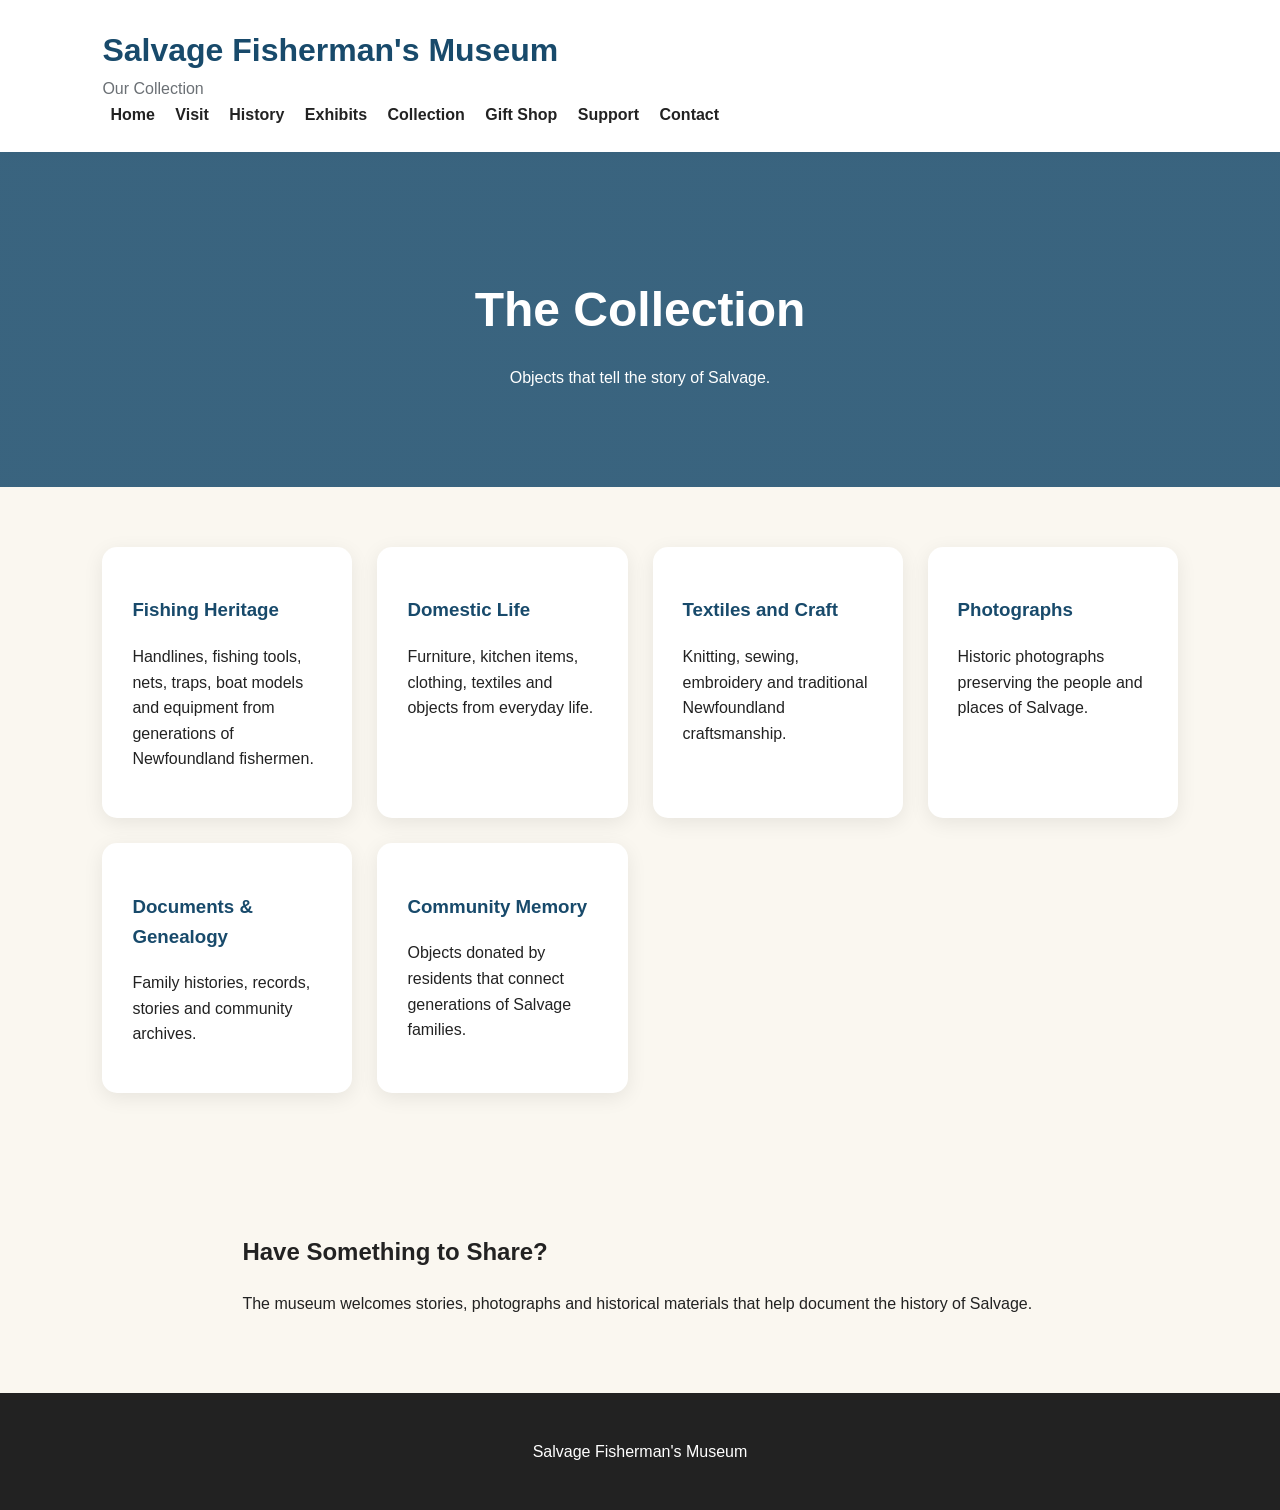
==== collection.html @ ce75cbca "Add files via upload" ====
<!DOCTYPE html>

<html lang="en">

<head>

<meta charset="UTF-8">

<meta name="viewport" content="width=device-width, initial-scale=1.0">

<title>Collection | Salvage Fisherman's Museum</title>

<link rel="stylesheet" href="css/style.css">

</head>



<body>



<header>

<div class="logo">

<h1>Salvage Fisherman's Museum</h1>

<p>Our Collection</p>

</div>


<nav>

<a href="index.html">Home</a>
<a href="visit.html">Visit</a>
<a href="history.html">History</a>
<a href="exhibits.html">Exhibits</a>
<a href="collection.html">Collection</a>
<a href="gift-shop.html">Gift Shop</a>
<a href="support.html">Support</a>
<a href="contact.html">Contact</a>

</nav>

</header>




<section class="page-header">

<h2>The Collection</h2>

<p>
Objects that tell the story of Salvage.
</p>

</section>




<section class="cards">



<div class="card">

<h3>Fishing Heritage</h3>

<p>
Handlines, fishing tools, nets, traps,
boat models and equipment from generations
of Newfoundland fishermen.
</p>

</div>



<div class="card">

<h3>Domestic Life</h3>

<p>
Furniture, kitchen items, clothing,
textiles and objects from everyday life.
</p>

</div>



<div class="card">

<h3>Textiles and Craft</h3>

<p>
Knitting, sewing, embroidery and
traditional Newfoundland craftsmanship.
</p>

</div>



<div class="card">

<h3>Photographs</h3>

<p>
Historic photographs preserving
the people and places of Salvage.
</p>

</div>



<div class="card">

<h3>Documents & Genealogy</h3>

<p>
Family histories, records, stories
and community archives.
</p>

</div>



<div class="card">

<h3>Community Memory</h3>

<p>
Objects donated by residents that
connect generations of Salvage families.
</p>

</div>


</section>



<section class="content">

<h2>Have Something to Share?</h2>

<p>

The museum welcomes stories, photographs
and historical materials that help document
the history of Salvage.

</p>

</section>




<footer>

<p>
Salvage Fisherman's Museum
</p>

</footer>


</body>

</html>
---- css/style.css ----
:root {

--blue:#184A6B;
--sand:#E8DDC5;
--grey:#6B7075;
--cream:#FAF7F0;
--red:#8B3A35;

}


*{
box-sizing:border-box;
}


body{

margin:0;
font-family:
Arial,
Helvetica,
sans-serif;

background:var(--cream);
color:#222;

line-height:1.6;

}



header{

background:white;
padding:25px 8%;

display:flex;
justify-content:space-between;
align-items:center;

flex-wrap:wrap;

box-shadow:0 2px 10px rgba(0,0,0,.08);

}



.logo h1{

color:var(--blue);
margin:0;

font-size:2rem;

}


.logo p{

margin:0;
color:var(--grey);

}



nav a{

text-decoration:none;
color:#222;

margin:8px;

font-weight:bold;

}



.hero{

min-height:75vh;

background:
linear-gradient(
rgba(24,74,107,.55),
rgba(24,74,107,.55)
),
url("../images/hero.jpg");

background-size:cover;
background-position:center;

display:flex;
align-items:center;

padding:8%;

}



.hero-text{

max-width:650px;
color:white;

}



.hero h2{

font-size:3rem;

}



.buttons{

display:flex;
gap:15px;
flex-wrap:wrap;

}



.button{

display:inline-block;

background:var(--red);
color:white;

padding:12px 25px;

border-radius:30px;

text-decoration:none;

}



.secondary{

background:white;
color:var(--blue);

}



.notice{

text-align:center;

padding:50px;

background:var(--sand);

}



.cards{

display:grid;

grid-template-columns:
repeat(auto-fit,minmax(250px,1fr));

gap:25px;

padding:60px 8%;

}



.card{

background:white;

padding:30px;

border-radius:15px;

box-shadow:
0 5px 20px rgba(0,0,0,.08);

}



.card h3{

color:var(--blue);

}



.timeline{

padding:60px 8%;

}



.timeline div{

border-left:5px solid var(--blue);

padding-left:25px;

margin-bottom:30px;

}



.support-box{

background:var(--blue);

color:white;

text-align:center;

padding:60px;

}



footer{

background:#222;

color:white;

padding:30px;

text-align:center;

}



@media(max-width:700px){


header{

display:block;
text-align:center;

}


.hero h2{

font-size:2rem;

}


nav{

margin-top:20px;

}


}

.page-header{

padding:80px 8%;

background:

linear-gradient(
rgba(24,74,107,.85),
rgba(24,74,107,.85)
);

color:white;

text-align:center;

}



.page-header h2{

font-size:3rem;

margin-bottom:10px;

}



.content{

padding:60px 8%;

max-width:1000px;

margin:auto;

}



.resource-list{

display:grid;

gap:20px;

}



.resource-list a{

background:white;

padding:25px;

border-radius:15px;

text-decoration:none;

color:var(--blue);

font-weight:bold;

box-shadow:0 5px 15px rgba(0,0,0,.08);

}



.gallery{

display:grid;

grid-template-columns:

repeat(auto-fit,minmax(250px,1fr));

gap:20px;

}



.gallery img{

width:100%;

height:250px;

object-fit:cover;

border-radius:15px;

}



.map-container{

overflow:hidden;

border-radius:15px;

box-shadow:0 5px 20px rgba(0,0,0,.1);

}



button,
.button{

cursor:pointer;

}



a:focus,
button:focus{

outline:4px solid var(--red);

outline-offset:3px;

}



@media(max-width:700px){


.page-header h2{

font-size:2rem;

}


.hero{

min-height:60vh;

}


.card{

padding:25px;

}


nav a{

display:inline-block;

padding:8px;

}


}

.menu-button{

background:var(--blue);

color:white;

border:none;

padding:12px 20px;

border-radius:25px;

font-size:1rem;

margin:15px auto;

display:block;

}



@media(max-width:700px){


nav{

display:none;

}


nav.open{

display:block;

}



nav a{

display:block;

}


}

.season-banner{

background:var(--red);

color:white;

text-align:center;

padding:12px;

font-weight:bold;

}
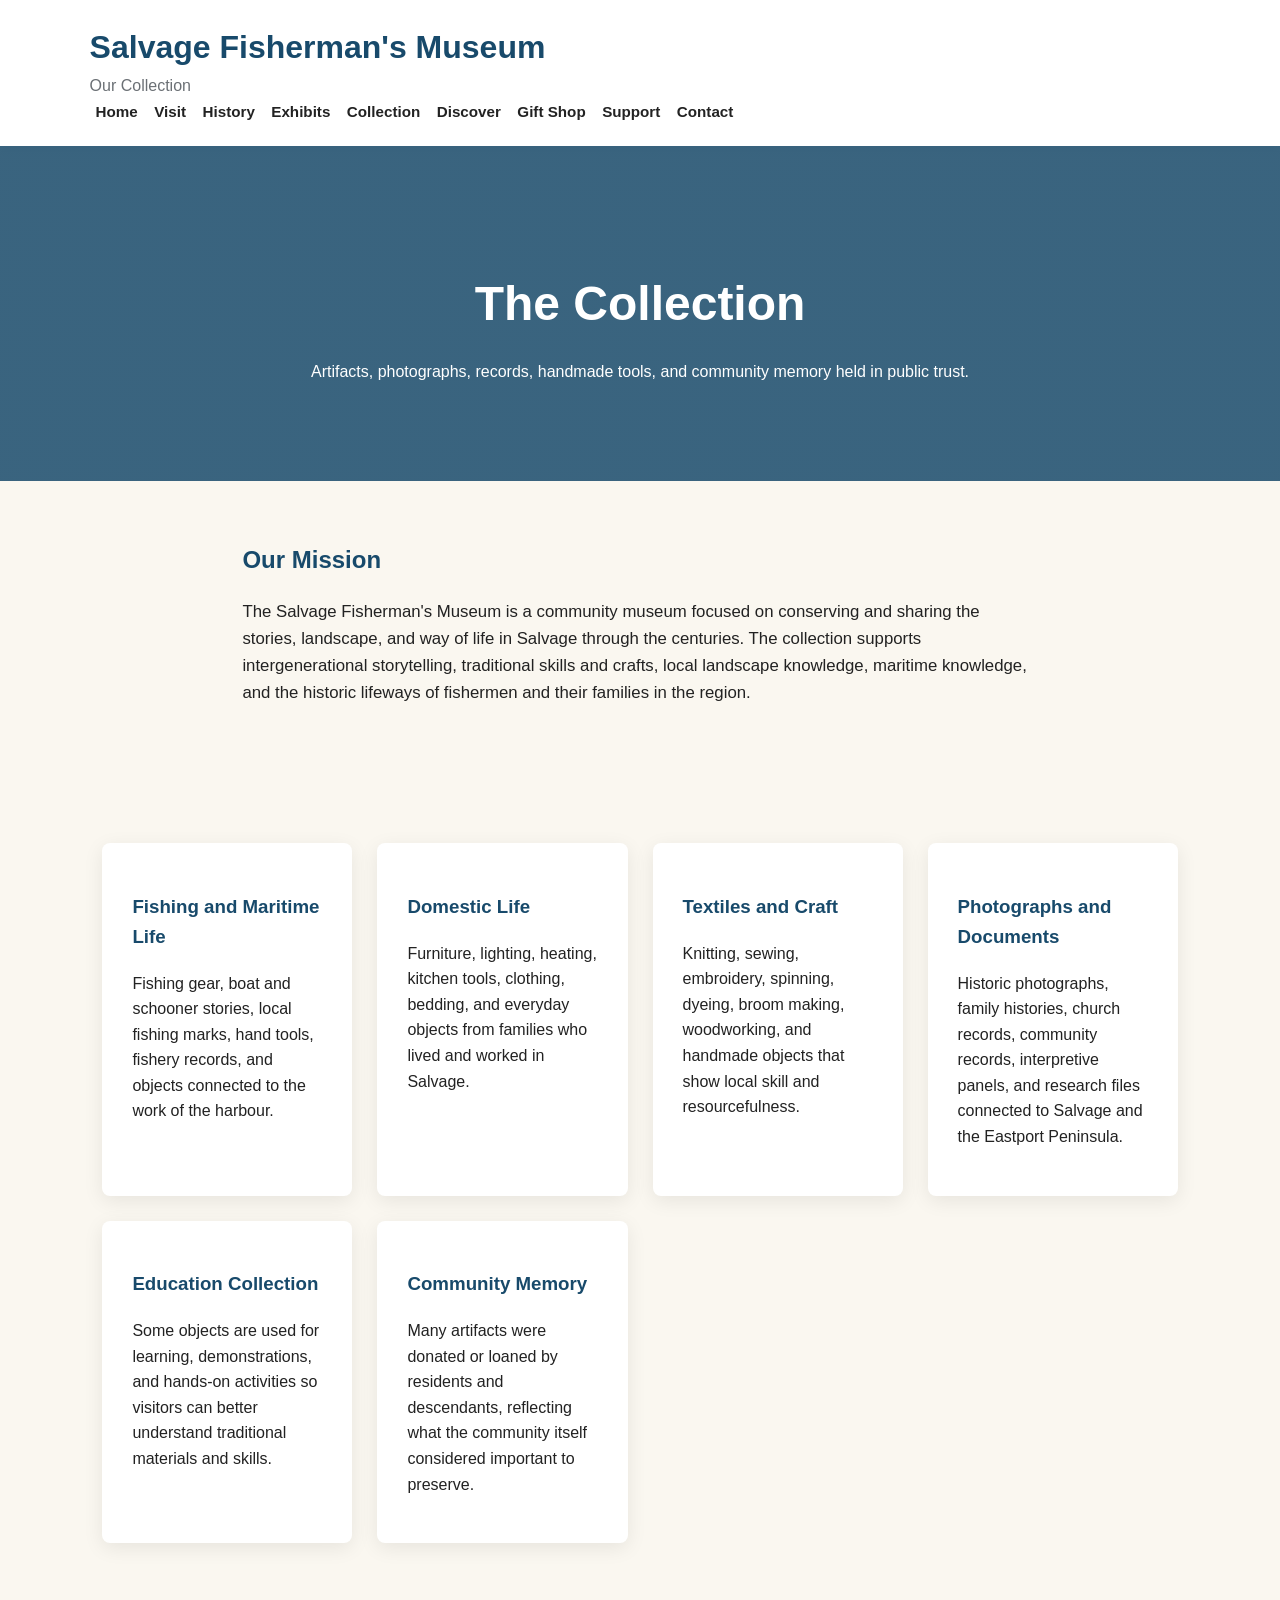
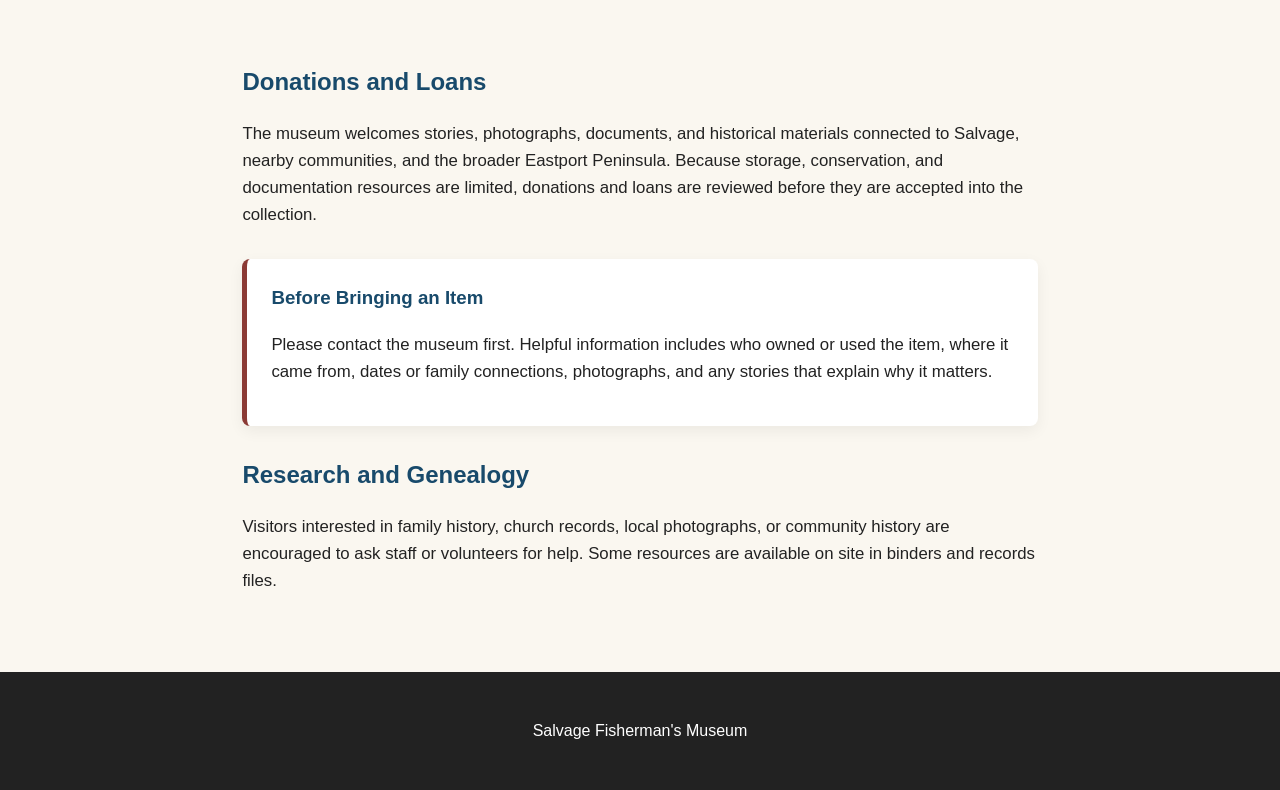
==== commit ae94cec4: "Update website and staff editor" ====
--- a/collection.html
+++ b/collection.html
@@ -1,179 +1,90 @@
 <!DOCTYPE html>
-
 <html lang="en">
-
 <head>
-
 <meta charset="UTF-8">
-
 <meta name="viewport" content="width=device-width, initial-scale=1.0">
-
 <title>Collection | Salvage Fisherman's Museum</title>
-
+<meta name="description" content="Learn about the Salvage Fisherman's Museum collection, donations, loans, research access, and community artifacts from Salvage and the Eastport Peninsula.">
 <link rel="stylesheet" href="css/style.css">
-
 </head>
 
-
-
 <body>
-
-
-
 <header>
-
 <div class="logo">
-
 <h1>Salvage Fisherman's Museum</h1>
-
 <p>Our Collection</p>
-
 </div>
 
-
 <nav>
-
 <a href="index.html">Home</a>
 <a href="visit.html">Visit</a>
 <a href="history.html">History</a>
 <a href="exhibits.html">Exhibits</a>
 <a href="collection.html">Collection</a>
+<a href="discover.html">Discover</a>
 <a href="gift-shop.html">Gift Shop</a>
 <a href="support.html">Support</a>
 <a href="contact.html">Contact</a>
-
 </nav>
-
 </header>
 
-
-
-
 <section class="page-header">
-
 <h2>The Collection</h2>
-
-<p>
-Objects that tell the story of Salvage.
-</p>
-
+<p>Artifacts, photographs, records, handmade tools, and community memory held in public trust.</p>
 </section>
 
-
-
+<section class="content">
+<h2>Our Mission</h2>
+<p>The Salvage Fisherman's Museum is a community museum focused on conserving and sharing the stories, landscape, and way of life in Salvage through the centuries. The collection supports intergenerational storytelling, traditional skills and crafts, local landscape knowledge, maritime knowledge, and the historic lifeways of fishermen and their families in the region.</p>
+</section>
 
 <section class="cards">
-
-
+<div class="card">
+<h3>Fishing and Maritime Life</h3>
+<p>Fishing gear, boat and schooner stories, local fishing marks, hand tools, fishery records, and objects connected to the work of the harbour.</p>
+</div>
 
 <div class="card">
-
-<h3>Fishing Heritage</h3>
-
-<p>
-Handlines, fishing tools, nets, traps,
-boat models and equipment from generations
-of Newfoundland fishermen.
-</p>
-
+<h3>Domestic Life</h3>
+<p>Furniture, lighting, heating, kitchen tools, clothing, bedding, and everyday objects from families who lived and worked in Salvage.</p>
 </div>
 
-
+<div class="card">
+<h3>Textiles and Craft</h3>
+<p>Knitting, sewing, embroidery, spinning, dyeing, broom making, woodworking, and handmade objects that show local skill and resourcefulness.</p>
+</div>
 
 <div class="card">
-
-<h3>Domestic Life</h3>
-
-<p>
-Furniture, kitchen items, clothing,
-textiles and objects from everyday life.
-</p>
-
+<h3>Photographs and Documents</h3>
+<p>Historic photographs, family histories, church records, community records, interpretive panels, and research files connected to Salvage and the Eastport Peninsula.</p>
 </div>
 
-
+<div class="card">
+<h3>Education Collection</h3>
+<p>Some objects are used for learning, demonstrations, and hands-on activities so visitors can better understand traditional materials and skills.</p>
+</div>
 
 <div class="card">
+<h3>Community Memory</h3>
+<p>Many artifacts were donated or loaned by residents and descendants, reflecting what the community itself considered important to preserve.</p>
+</div>
+</section>
 
-<h3>Textiles and Craft</h3>
+<section class="content">
+<h2>Donations and Loans</h2>
+<p>The museum welcomes stories, photographs, documents, and historical materials connected to Salvage, nearby communities, and the broader Eastport Peninsula. Because storage, conservation, and documentation resources are limited, donations and loans are reviewed before they are accepted into the collection.</p>
 
-<p>
-Knitting, sewing, embroidery and
-traditional Newfoundland craftsmanship.
-</p>
-
+<div class="note">
+<h3>Before Bringing an Item</h3>
+<p>Please contact the museum first. Helpful information includes who owned or used the item, where it came from, dates or family connections, photographs, and any stories that explain why it matters.</p>
 </div>
 
-
-
-<div class="card">
-
-<h3>Photographs</h3>
-
-<p>
-Historic photographs preserving
-the people and places of Salvage.
-</p>
-
-</div>
-
-
-
-<div class="card">
-
-<h3>Documents & Genealogy</h3>
-
-<p>
-Family histories, records, stories
-and community archives.
-</p>
-
-</div>
-
-
-
-<div class="card">
-
-<h3>Community Memory</h3>
-
-<p>
-Objects donated by residents that
-connect generations of Salvage families.
-</p>
-
-</div>
-
-
+<h2>Research and Genealogy</h2>
+<p>Visitors interested in family history, church records, local photographs, or community history are encouraged to ask staff or volunteers for help. Some resources are available on site in binders and records files.</p>
 </section>
 
-
-
-<section class="content">
-
-<h2>Have Something to Share?</h2>
-
-<p>
-
-The museum welcomes stories, photographs
-and historical materials that help document
-the history of Salvage.
-
-</p>
-
-</section>
-
-
-
-
 <footer>
-
-<p>
-Salvage Fisherman's Museum
-</p>
-
+<p>Salvage Fisherman's Museum</p>
 </footer>
-
-
 </body>
-
-</html>+</html>
--- a/css/style.css
+++ b/css/style.css
@@ -34,7 +34,7 @@
 header{
 
 background:white;
-padding:25px 8%;
+padding:22px 7%;
 
 display:flex;
 justify-content:space-between;
@@ -72,9 +72,10 @@
 text-decoration:none;
 color:#222;
 
-margin:8px;
+margin:6px;
 
 font-weight:bold;
+font-size:.95rem;
 
 }
 
@@ -189,7 +190,7 @@
 
 padding:30px;
 
-border-radius:15px;
+border-radius:8px;
 
 box-shadow:
 0 5px 20px rgba(0,0,0,.08);
@@ -320,6 +321,64 @@
 
 }
 
+.content h2{
+
+color:var(--blue);
+
+margin-top:0;
+
+}
+
+.content p{
+
+font-size:1.05rem;
+
+}
+
+.note{
+
+background:white;
+
+border-left:5px solid var(--red);
+
+border-radius:8px;
+
+padding:24px;
+
+margin:30px 0;
+
+box-shadow:0 5px 15px rgba(0,0,0,.06);
+
+}
+
+.note h3{
+
+color:var(--blue);
+
+margin-top:0;
+
+}
+
+.timeline.compact{
+
+padding:30px 0;
+
+}
+
+.timeline.compact div{
+
+background:white;
+
+border-radius:8px;
+
+padding-top:12px;
+
+padding-bottom:12px;
+
+box-shadow:0 5px 15px rgba(0,0,0,.05);
+
+}
+
 
 
 .resource-list{
@@ -338,7 +397,7 @@
 
 padding:25px;
 
-border-radius:15px;
+border-radius:8px;
 
 text-decoration:none;
 
@@ -508,4 +567,4 @@
 
 font-weight:bold;
 
-}+}
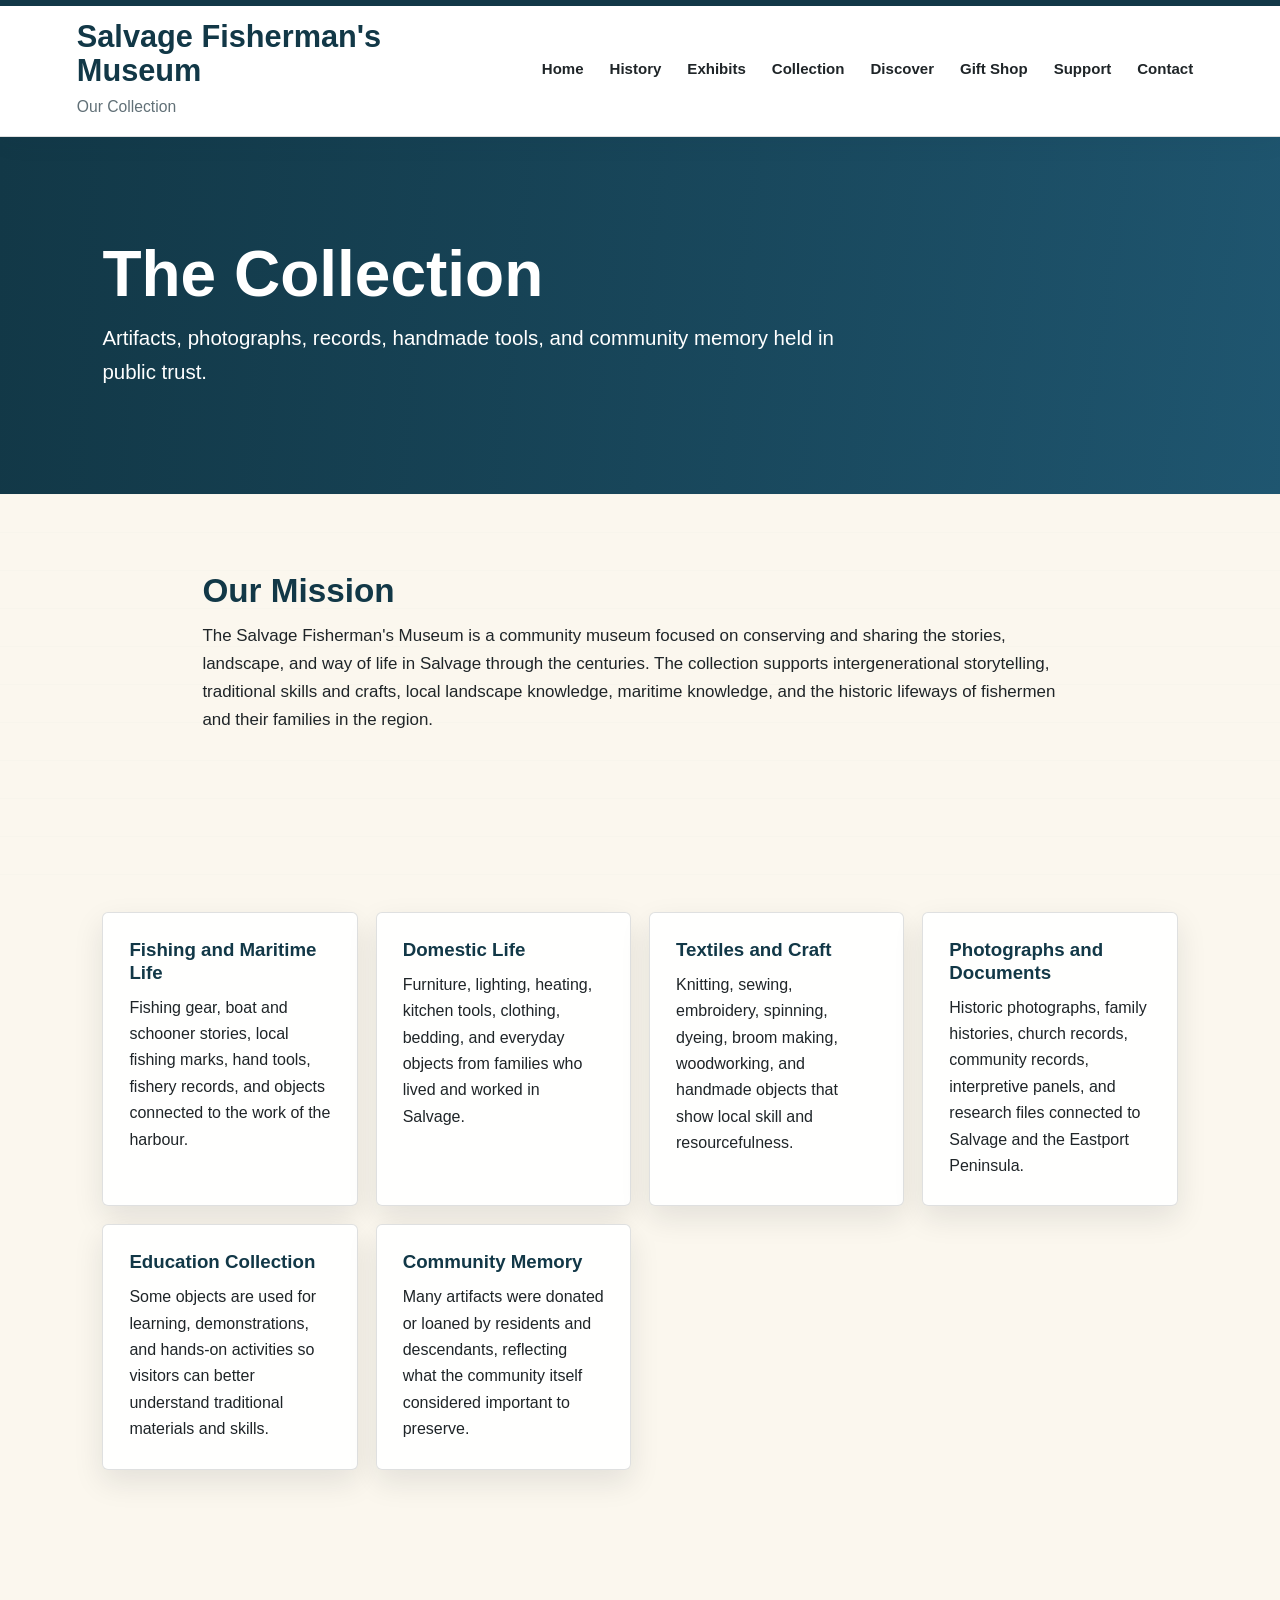
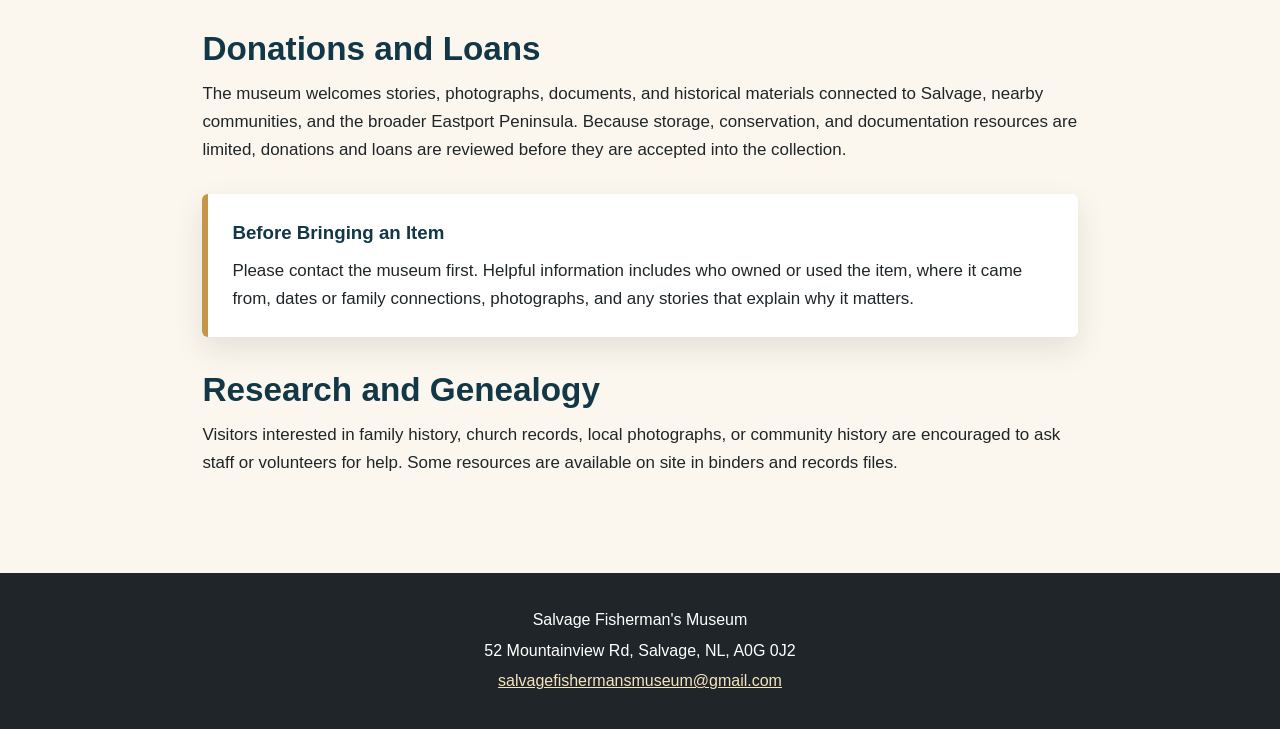
==== commit 4ea4e0e5: "update museum website layout and content" ====
--- a/collection.html
+++ b/collection.html
@@ -17,7 +17,6 @@
 
 <nav>
 <a href="index.html">Home</a>
-<a href="visit.html">Visit</a>
 <a href="history.html">History</a>
 <a href="exhibits.html">Exhibits</a>
 <a href="collection.html">Collection</a>
@@ -85,6 +84,8 @@
 
 <footer>
 <p>Salvage Fisherman's Museum</p>
+<p>52 Mountainview Rd, Salvage, NL, A0G 0J2</p>
+<p><a href="mailto:salvagefishermansmuseum@gmail.com">salvagefishermansmuseum@gmail.com</a></p>
 </footer>
 </body>
 </html>
--- a/css/style.css
+++ b/css/style.css
@@ -1,570 +1,652 @@
 :root {
-
---blue:#184A6B;
---sand:#E8DDC5;
---grey:#6B7075;
---cream:#FAF7F0;
---red:#8B3A35;
-
-}
-
-
-*{
-box-sizing:border-box;
-}
-
-
-body{
-
-margin:0;
-font-family:
-Arial,
-Helvetica,
-sans-serif;
-
-background:var(--cream);
-color:#222;
-
-line-height:1.6;
-
-}
-
-
-
-header{
-
-background:white;
-padding:22px 7%;
-
-display:flex;
-justify-content:space-between;
-align-items:center;
-
-flex-wrap:wrap;
-
-box-shadow:0 2px 10px rgba(0,0,0,.08);
-
-}
-
-
-
-.logo h1{
-
-color:var(--blue);
-margin:0;
-
-font-size:2rem;
-
-}
-
-
-.logo p{
-
-margin:0;
-color:var(--grey);
-
-}
-
-
-
-nav a{
-
-text-decoration:none;
-color:#222;
-
-margin:6px;
-
-font-weight:bold;
-font-size:.95rem;
-
-}
-
-
-
-.hero{
-
-min-height:75vh;
-
-background:
-linear-gradient(
-rgba(24,74,107,.55),
-rgba(24,74,107,.55)
-),
-url("../images/hero.jpg");
-
-background-size:cover;
-background-position:center;
-
-display:flex;
-align-items:center;
-
-padding:8%;
-
-}
-
-
-
-.hero-text{
-
-max-width:650px;
-color:white;
-
-}
-
-
-
-.hero h2{
-
-font-size:3rem;
-
-}
-
-
-
-.buttons{
-
-display:flex;
-gap:15px;
-flex-wrap:wrap;
-
-}
-
-
-
-.button{
-
-display:inline-block;
-
-background:var(--red);
-color:white;
-
-padding:12px 25px;
-
-border-radius:30px;
-
-text-decoration:none;
-
-}
-
-
-
-.secondary{
-
-background:white;
-color:var(--blue);
-
-}
-
-
-
-.notice{
-
-text-align:center;
-
-padding:50px;
-
-background:var(--sand);
-
-}
-
-
-
-.cards{
-
-display:grid;
-
-grid-template-columns:
-repeat(auto-fit,minmax(250px,1fr));
-
-gap:25px;
-
-padding:60px 8%;
-
-}
-
-
-
-.card{
-
-background:white;
-
-padding:30px;
-
-border-radius:8px;
-
-box-shadow:
-0 5px 20px rgba(0,0,0,.08);
-
-}
-
-
-
-.card h3{
-
-color:var(--blue);
-
-}
-
-
-
-.timeline{
-
-padding:60px 8%;
-
-}
-
-
-
-.timeline div{
-
-border-left:5px solid var(--blue);
-
-padding-left:25px;
-
-margin-bottom:30px;
-
-}
-
-
-
-.support-box{
-
-background:var(--blue);
-
-color:white;
-
-text-align:center;
-
-padding:60px;
-
-}
-
-
-
-footer{
-
-background:#222;
-
-color:white;
-
-padding:30px;
-
-text-align:center;
-
-}
-
-
-
-@media(max-width:700px){
-
-
-header{
-
-display:block;
-text-align:center;
-
-}
-
-
-.hero h2{
-
-font-size:2rem;
-
-}
-
-
-nav{
-
-margin-top:20px;
-
-}
-
-
-}
-
-.page-header{
-
-padding:80px 8%;
-
-background:
-
-linear-gradient(
-rgba(24,74,107,.85),
-rgba(24,74,107,.85)
-);
-
-color:white;
-
-text-align:center;
-
-}
-
-
-
-.page-header h2{
-
-font-size:3rem;
-
-margin-bottom:10px;
-
-}
-
-
-
-.content{
-
-padding:60px 8%;
-
-max-width:1000px;
-
-margin:auto;
-
-}
-
-.content h2{
-
-color:var(--blue);
-
-margin-top:0;
-
-}
-
-.content p{
-
-font-size:1.05rem;
-
-}
-
-.note{
-
-background:white;
-
-border-left:5px solid var(--red);
-
-border-radius:8px;
-
-padding:24px;
-
-margin:30px 0;
-
-box-shadow:0 5px 15px rgba(0,0,0,.06);
-
-}
-
-.note h3{
-
-color:var(--blue);
-
-margin-top:0;
-
-}
-
-.timeline.compact{
-
-padding:30px 0;
-
-}
-
-.timeline.compact div{
-
-background:white;
-
-border-radius:8px;
-
-padding-top:12px;
-
-padding-bottom:12px;
-
-box-shadow:0 5px 15px rgba(0,0,0,.05);
-
-}
-
-
-
-.resource-list{
-
-display:grid;
-
-gap:20px;
-
-}
-
-
-
-.resource-list a{
-
-background:white;
-
-padding:25px;
-
-border-radius:8px;
-
-text-decoration:none;
-
-color:var(--blue);
-
-font-weight:bold;
-
-box-shadow:0 5px 15px rgba(0,0,0,.08);
-
-}
-
-
-
-.gallery{
-
-display:grid;
-
-grid-template-columns:
-
-repeat(auto-fit,minmax(250px,1fr));
-
-gap:20px;
-
-}
-
-
-
-.gallery img{
-
-width:100%;
-
-height:250px;
-
-object-fit:cover;
-
-border-radius:15px;
-
-}
-
-
-
-.map-container{
-
-overflow:hidden;
-
-border-radius:15px;
-
-box-shadow:0 5px 20px rgba(0,0,0,.1);
-
-}
-
-
+  --ink: #1f2528;
+  --muted: #617077;
+  --blue: #1f5670;
+  --blue-dark: #123847;
+  --red: #8f3f35;
+  --gold: #c5964a;
+  --paper: #fbf7ee;
+  --sand: #e8ddc5;
+  --mist: #edf3f2;
+  --white: #ffffff;
+  --line: rgba(31, 37, 40, .14);
+  --shadow: 0 12px 30px rgba(20, 34, 42, .10);
+}
+
+* {
+  box-sizing: border-box;
+}
+
+html {
+  scroll-behavior: smooth;
+}
+
+body {
+  margin: 0;
+  font-family: Arial, Helvetica, sans-serif;
+  background: var(--paper);
+  color: var(--ink);
+  line-height: 1.65;
+}
+
+body::before {
+  content: "";
+  position: fixed;
+  inset: 0;
+  pointer-events: none;
+  background: linear-gradient(rgba(31,86,112,.025) 1px, transparent 1px);
+  background-size: 100% 38px;
+  opacity: .45;
+}
+
+a {
+  color: var(--blue);
+}
+
+header {
+  position: relative;
+  z-index: 2;
+  background: var(--white);
+  border-top: 6px solid var(--blue-dark);
+  border-bottom: 1px solid var(--line);
+  padding: 14px clamp(18px, 6vw, 86px) 16px;
+  display: grid;
+  grid-template-columns: minmax(240px, 1fr) auto;
+  gap: 12px 28px;
+  align-items: center;
+  box-shadow: 0 4px 24px rgba(18, 56, 71, .07);
+}
+
+.season-banner {
+  grid-column: 1 / -1;
+  display: inline-block;
+  justify-self: start;
+  background: var(--mist);
+  color: var(--blue-dark);
+  border-left: 4px solid var(--red);
+  padding: 7px 11px;
+  border-radius: 4px;
+  font-weight: 700;
+  font-size: .92rem;
+}
+
+.logo h1 {
+  color: var(--blue-dark);
+  margin: 0;
+  font-size: clamp(1.45rem, 2.4vw, 2.15rem);
+  line-height: 1.12;
+  letter-spacing: 0;
+}
+
+.logo p {
+  margin: 5px 0 0;
+  color: var(--muted);
+  font-size: .98rem;
+}
+
+nav {
+  display: flex;
+  flex-wrap: wrap;
+  justify-content: flex-end;
+  gap: 6px;
+}
+
+nav a {
+  text-decoration: none;
+  color: var(--ink);
+  padding: 8px 10px;
+  border-radius: 4px;
+  font-weight: 700;
+  font-size: .94rem;
+}
+
+nav a:hover {
+  background: var(--mist);
+  color: var(--blue-dark);
+}
+
+.hero {
+  min-height: min(78vh, 760px);
+  display: grid;
+  align-items: end;
+  padding: clamp(70px, 10vw, 130px) clamp(22px, 8vw, 110px);
+  background:
+    linear-gradient(rgba(18, 42, 52, .62), rgba(18, 42, 52, .62)),
+    url("../images/museum-landscape-placeholder.jpg");
+  background-size: cover;
+  background-position: center;
+  color: var(--white);
+}
+
+.hero-text {
+  max-width: 780px;
+}
+
+.hero-text::before {
+  content: "Established 1969";
+  display: inline-block;
+  margin-bottom: 18px;
+  color: #f6e4bd;
+  font-weight: 700;
+  letter-spacing: .08em;
+  text-transform: uppercase;
+  font-size: .82rem;
+}
+
+.hero h2 {
+  margin: 0;
+  font-size: clamp(2.8rem, 6vw, 5.9rem);
+  line-height: .98;
+  letter-spacing: 0;
+}
+
+.hero p {
+  max-width: 670px;
+  margin: 22px 0 0;
+  font-size: clamp(1.05rem, 1.7vw, 1.35rem);
+}
+
+.buttons {
+  display: flex;
+  gap: 12px;
+  flex-wrap: wrap;
+  margin-top: 28px;
+}
+
+.button {
+  display: inline-flex;
+  align-items: center;
+  justify-content: center;
+  min-height: 44px;
+  background: var(--red);
+  color: var(--white);
+  padding: 11px 20px;
+  border-radius: 5px;
+  text-decoration: none;
+  font-weight: 700;
+}
+
+.button:hover {
+  background: #75342d;
+}
+
+.secondary {
+  background: var(--white);
+  color: var(--blue-dark);
+}
+
+.secondary:hover {
+  background: #f6ead3;
+}
+
+.notice {
+  position: relative;
+  z-index: 1;
+  display: grid;
+  grid-template-columns: .8fr 1.2fr;
+  gap: 0;
+  align-items: stretch;
+  width: min(820px, calc(100% - 44px));
+  margin: 28px auto;
+  padding: 0;
+  background: transparent;
+  border-bottom: 0;
+  box-shadow: var(--shadow);
+}
+
+.notice div {
+  display: grid;
+  align-content: center;
+  gap: 4px;
+  min-height: 92px;
+  padding: 18px 20px;
+  background: rgba(255, 255, 255, .72);
+  border: 1px solid rgba(31, 37, 40, .12);
+}
+
+.notice span {
+  color: var(--blue-dark);
+  font-size: .82rem;
+  font-weight: 700;
+  letter-spacing: .08em;
+  text-transform: uppercase;
+}
+
+.notice strong {
+  color: var(--ink);
+  font-size: 1.08rem;
+  line-height: 1.25;
+}
+
+.notice p {
+  display: flex;
+  justify-content: space-between;
+  gap: 18px;
+  margin: 0;
+  color: var(--ink);
+}
+
+.notice p strong {
+  font-size: 1rem;
+}
+
+.notice small {
+  color: var(--muted);
+  font-size: .95rem;
+}
+
+.hours-box {
+  border-color: rgba(143, 63, 53, .28);
+  border-left: 0;
+  border-radius: 0 6px 6px 0;
+  box-shadow: inset 5px 0 0 var(--red);
+}
+
+.admission-box {
+  border-radius: 6px 0 0 6px;
+}
+
+.home-accessibility {
+  width: min(760px, calc(100% - 44px));
+  margin: -14px auto 28px;
+  padding: 18px 22px;
+  background: rgba(255, 255, 255, .8);
+  border: 1px solid var(--line);
+  border-left: 5px solid var(--gold);
+  border-radius: 6px;
+  box-shadow: 0 8px 20px rgba(20, 34, 42, .07);
+}
+
+.home-accessibility h2 {
+  margin: 0 0 6px;
+  color: var(--blue-dark);
+  font-size: 1rem;
+}
+
+.home-accessibility p {
+  margin: 0;
+  color: var(--muted);
+  font-size: .98rem;
+}
+
+.notice h2,
+.notice p {
+  margin: 0;
+}
+
+.notice h2 {
+  color: var(--blue-dark);
+  font-size: 1.25rem;
+}
+
+.photo-note {
+  position: relative;
+  z-index: 1;
+  padding: 12px clamp(22px, 8vw, 110px);
+  background: #fff8e8;
+  border-bottom: 1px solid rgba(197, 150, 74, .45);
+  color: #6a542d;
+  font-size: .95rem;
+}
+
+.photo-note p {
+  margin: 0;
+}
+
+.cards {
+  position: relative;
+  z-index: 1;
+  display: grid;
+  grid-template-columns: repeat(auto-fit, minmax(245px, 1fr));
+  gap: 18px;
+  padding: clamp(42px, 7vw, 82px) clamp(22px, 8vw, 110px);
+}
+
+.card {
+  background: rgba(255, 255, 255, .94);
+  padding: 26px;
+  border: 1px solid var(--line);
+  border-radius: 6px;
+  box-shadow: var(--shadow);
+  overflow: hidden;
+}
+
+.card img {
+  display: block;
+  width: calc(100% + 52px);
+  height: 180px;
+  object-fit: cover;
+  margin: -26px -26px 22px;
+  border-bottom: 1px solid var(--line);
+}
+
+.photo-placeholder {
+  display: grid;
+  place-items: center;
+  width: calc(100% + 52px);
+  min-height: 150px;
+  margin: -26px -26px 22px;
+  background:
+    linear-gradient(135deg, rgba(31, 86, 112, .12), rgba(197, 150, 74, .18)),
+    var(--mist);
+  border-bottom: 1px dashed rgba(31, 37, 40, .28);
+  color: var(--blue-dark);
+  font-size: .86rem;
+  font-weight: 700;
+  letter-spacing: .08em;
+  text-transform: uppercase;
+}
+
+.card h3 {
+  color: var(--blue-dark);
+  margin: 0 0 10px;
+  line-height: 1.22;
+}
+
+.card p {
+  margin: 0;
+}
+
+.card p + p {
+  margin-top: 12px;
+}
+
+.card a {
+  overflow-wrap: anywhere;
+}
+
+.email-line {
+  font-size: .96rem;
+}
+
+.timeline {
+  position: relative;
+  z-index: 1;
+  padding: clamp(42px, 7vw, 82px) clamp(22px, 8vw, 110px);
+  background: var(--mist);
+}
+
+.timeline h2 {
+  margin: 0 0 24px;
+  color: var(--blue-dark);
+  font-size: clamp(1.8rem, 3vw, 2.6rem);
+}
+
+.timeline div {
+  border-left: 5px solid var(--blue);
+  padding: 5px 0 5px 22px;
+  margin-bottom: 24px;
+}
+
+.timeline h3 {
+  margin: 0 0 4px;
+  color: var(--red);
+}
+
+.timeline p {
+  margin: 0;
+}
+
+.support-box {
+  position: relative;
+  z-index: 1;
+  background: var(--blue-dark);
+  color: var(--white);
+  text-align: center;
+  padding: clamp(48px, 8vw, 88px) clamp(22px, 8vw, 110px);
+}
+
+.support-box h2 {
+  margin: 0 0 12px;
+  font-size: clamp(1.8rem, 3.5vw, 3rem);
+  line-height: 1.1;
+}
+
+.support-box p {
+  max-width: 720px;
+  margin: 0 auto 22px;
+  font-size: 1.08rem;
+}
+
+.page-header {
+  position: relative;
+  z-index: 1;
+  padding: clamp(58px, 9vw, 105px) clamp(22px, 8vw, 110px);
+  background:
+    linear-gradient(90deg, rgba(18,56,71,.96), rgba(31,86,112,.78)),
+    linear-gradient(135deg, var(--blue-dark), var(--blue));
+  color: var(--white);
+}
+
+.page-header h2 {
+  max-width: 900px;
+  font-size: clamp(2.1rem, 5vw, 4.2rem);
+  line-height: 1.02;
+  margin: 0 0 14px;
+}
+
+.page-header p {
+  max-width: 760px;
+  margin: 0;
+  font-size: clamp(1.05rem, 1.8vw, 1.28rem);
+}
+
+.wide-photo {
+  position: relative;
+  z-index: 1;
+  width: min(1120px, calc(100% - 44px));
+  margin: 34px auto 0;
+}
+
+.wide-photo img {
+  display: block;
+  width: 100%;
+  aspect-ratio: 16 / 7;
+  object-fit: cover;
+  border-radius: 6px;
+  box-shadow: var(--shadow);
+}
+
+.wide-photo figcaption {
+  margin-top: 8px;
+  color: var(--muted);
+  font-size: .92rem;
+}
+
+.content {
+  position: relative;
+  z-index: 1;
+  padding: clamp(42px, 7vw, 78px) clamp(22px, 8vw, 110px);
+  max-width: 1080px;
+  margin: auto;
+}
+
+.content h2 {
+  color: var(--blue-dark);
+  margin: 0 0 12px;
+  font-size: clamp(1.55rem, 2.6vw, 2.25rem);
+  line-height: 1.16;
+}
+
+.content h2:not(:first-child) {
+  margin-top: 34px;
+}
+
+.content p {
+  margin: 0 0 18px;
+  font-size: 1.06rem;
+}
+
+.note {
+  background: var(--white);
+  border-left: 6px solid var(--gold);
+  border-radius: 6px;
+  padding: 24px;
+  margin: 30px 0;
+  box-shadow: var(--shadow);
+}
+
+.note h3 {
+  color: var(--blue-dark);
+  margin: 0 0 8px;
+}
+
+.note p:last-child {
+  margin-bottom: 0;
+}
+
+.timeline.compact {
+  padding: 26px 0;
+  background: transparent;
+}
+
+.timeline.compact div {
+  background: var(--white);
+  border: 1px solid var(--line);
+  border-left: 5px solid var(--blue);
+  border-radius: 6px;
+  padding: 16px 18px 16px 24px;
+  box-shadow: 0 8px 20px rgba(20, 34, 42, .07);
+}
+
+.resource-list {
+  display: grid;
+  grid-template-columns: repeat(auto-fit, minmax(220px, 1fr));
+  gap: 14px;
+}
+
+.resource-list a {
+  background: var(--white);
+  padding: 20px;
+  border: 1px solid var(--line);
+  border-radius: 6px;
+  text-decoration: none;
+  color: var(--blue-dark);
+  font-weight: 700;
+  box-shadow: 0 8px 20px rgba(20, 34, 42, .07);
+}
+
+.gallery {
+  display: grid;
+  grid-template-columns: repeat(auto-fit, minmax(250px, 1fr));
+  gap: 18px;
+}
+
+.gallery img {
+  width: 100%;
+  height: 250px;
+  object-fit: cover;
+  border-radius: 6px;
+}
+
+footer {
+  position: relative;
+  z-index: 1;
+  background: #1f2528;
+  color: var(--white);
+  padding: 30px clamp(22px, 8vw, 110px);
+  text-align: center;
+}
+
+footer p {
+  margin: 4px 0;
+}
+
+footer a {
+  color: #f6e4bd;
+}
+
+footer a:hover {
+  color: var(--white);
+}
 
 button,
-.button{
-
-cursor:pointer;
-
-}
-
-
+.button {
+  cursor: pointer;
+}
 
 a:focus,
-button:focus{
-
-outline:4px solid var(--red);
-
-outline-offset:3px;
-
-}
-
-
-
-@media(max-width:700px){
-
-
-.page-header h2{
-
-font-size:2rem;
-
-}
-
-
-.hero{
-
-min-height:60vh;
-
-}
-
-
-.card{
-
-padding:25px;
-
-}
-
-
-nav a{
-
-display:inline-block;
-
-padding:8px;
-
-}
-
-
-}
-
-.menu-button{
-
-background:var(--blue);
-
-color:white;
-
-border:none;
-
-padding:12px 20px;
-
-border-radius:25px;
-
-font-size:1rem;
-
-margin:15px auto;
-
-display:block;
-
-}
-
-
-
-@media(max-width:700px){
-
-
-nav{
-
-display:none;
-
-}
-
-
-nav.open{
-
-display:block;
-
-}
-
-
-
-nav a{
-
-display:block;
-
-}
-
-
-}
-
-.season-banner{
-
-background:var(--red);
-
-color:white;
-
-text-align:center;
-
-padding:12px;
-
-font-weight:bold;
-
-}
+button:focus {
+  outline: 4px solid var(--gold);
+  outline-offset: 3px;
+}
+
+.menu-button {
+  background: var(--blue-dark);
+  color: var(--white);
+  border: none;
+  padding: 11px 16px;
+  border-radius: 5px;
+  font-size: 1rem;
+  margin-left: auto;
+}
+
+@media (max-width: 920px) {
+  header {
+    grid-template-columns: 1fr;
+  }
+
+  nav {
+    justify-content: flex-start;
+  }
+
+  .notice {
+    grid-template-columns: 1fr;
+  }
+
+  .admission-box {
+    border-radius: 6px 6px 0 0;
+  }
+
+  .hours-box {
+    border-left: 1px solid rgba(31, 37, 40, .12);
+    border-top: 0;
+    border-radius: 0 0 6px 6px;
+  }
+}
+
+@media (max-width: 700px) {
+  header {
+    display: block;
+  }
+
+  .season-banner {
+    margin-bottom: 14px;
+  }
+
+  .menu-button {
+    display: block;
+    margin: 16px 0 0;
+  }
+
+  nav {
+    display: none;
+    margin-top: 14px;
+  }
+
+  nav.open {
+    display: grid;
+    gap: 4px;
+  }
+
+  nav a {
+    display: block;
+    padding: 10px 0;
+  }
+
+  .hero {
+    min-height: 68vh;
+  }
+
+  .notice p {
+    display: block;
+  }
+
+  .cards {
+    grid-template-columns: 1fr;
+  }
+
+  .card {
+    padding: 22px;
+  }
+}
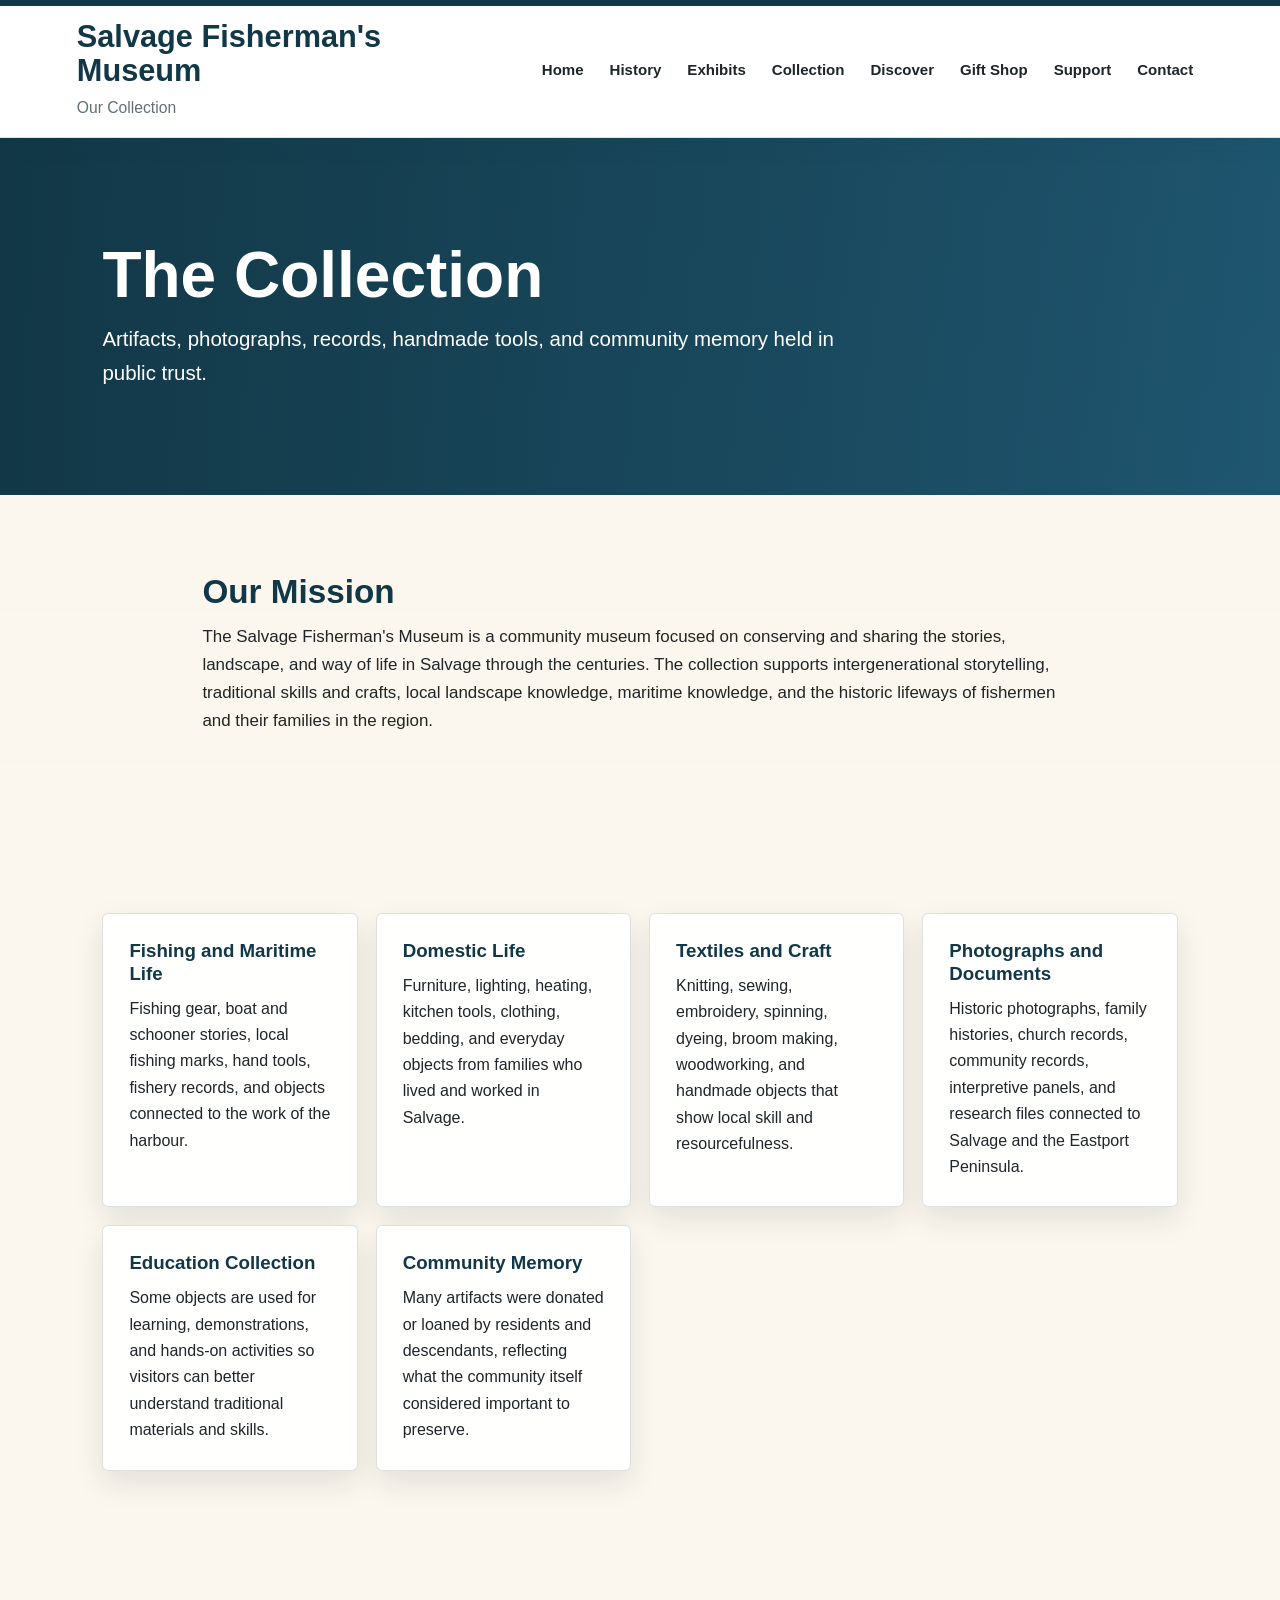
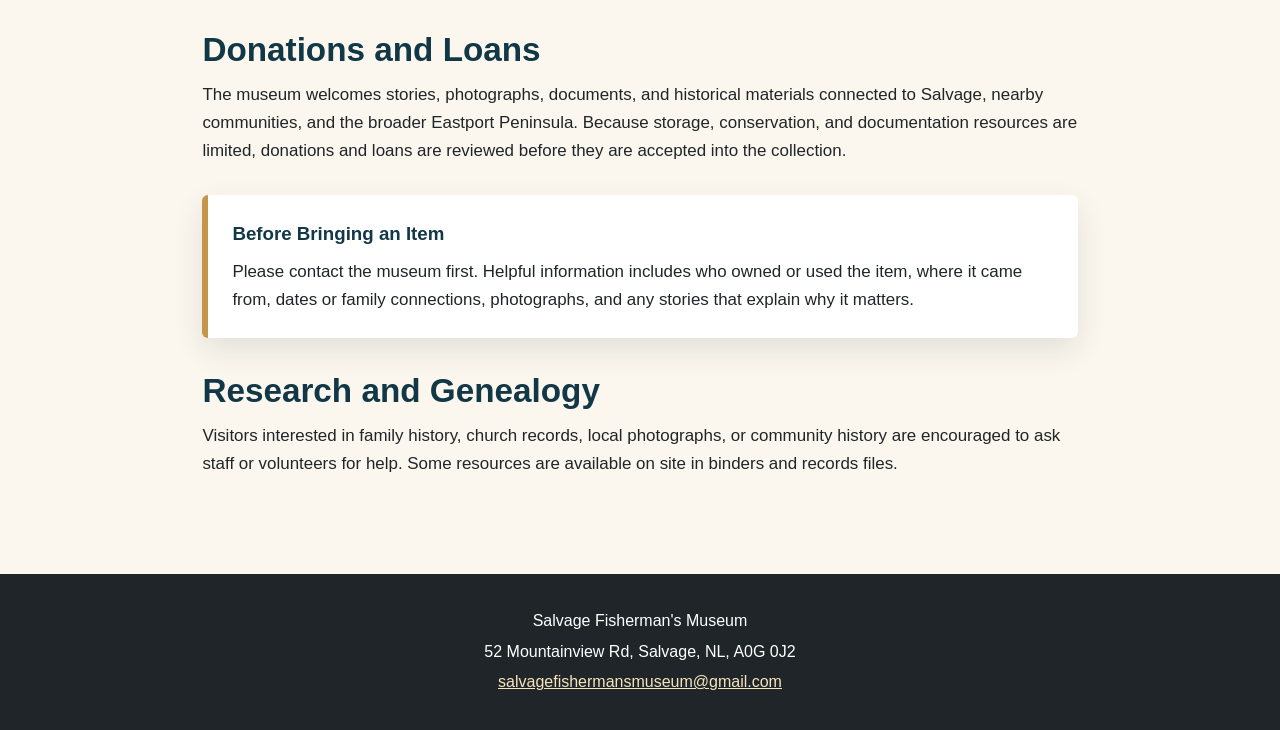
==== commit 6adcd523: "improved mobile, added clickable title, changed menu to be visible on each page" ====
--- a/collection.html
+++ b/collection.html
@@ -11,7 +11,7 @@
 <body>
 <header>
 <div class="logo">
-<h1>Salvage Fisherman's Museum</h1>
+<a class="home-link" href="index.html" aria-label="Go to homepage"><h1>Salvage Fisherman's Museum</h1></a>
 <p>Our Collection</p>
 </div>
 
@@ -87,5 +87,6 @@
 <p>52 Mountainview Rd, Salvage, NL, A0G 0J2</p>
 <p><a href="mailto:salvagefishermansmuseum@gmail.com">salvagefishermansmuseum@gmail.com</a></p>
 </footer>
+<script src="js/main.js"></script>
 </body>
 </html>
--- a/css/style.css
+++ b/css/style.css
@@ -78,6 +78,17 @@
   letter-spacing: 0;
 }
 
+.logo .home-link {
+  display: inline-block;
+  color: inherit;
+  text-decoration: none;
+}
+
+.logo .home-link:hover h1,
+.logo .home-link:focus h1 {
+  color: var(--blue);
+}
+
 .logo p {
   margin: 5px 0 0;
   color: var(--muted);
@@ -314,6 +325,7 @@
 .card img {
   display: block;
   width: calc(100% + 52px);
+  max-width: none;
   height: 180px;
   object-fit: cover;
   margin: -26px -26px 22px;
@@ -324,8 +336,9 @@
   display: grid;
   place-items: center;
   width: calc(100% + 52px);
-  min-height: 150px;
+  height: 180px;
   margin: -26px -26px 22px;
+  overflow: hidden;
   background:
     linear-gradient(135deg, rgba(31, 86, 112, .12), rgba(197, 150, 74, .18)),
     var(--mist);
@@ -337,6 +350,15 @@
   text-transform: uppercase;
 }
 
+.photo-placeholder img {
+  display: block;
+  width: 100%;
+  height: 100%;
+  object-fit: cover;
+  margin: 0;
+  border: 0;
+}
+
 .card h3 {
   color: var(--blue-dark);
   margin: 0 0 10px;
@@ -357,6 +379,42 @@
 
 .email-line {
   font-size: .96rem;
+}
+
+.tone-white {
+  background: var(--white);
+}
+
+.tone-sand {
+  background: var(--sand);
+}
+
+.tone-mist {
+  background: var(--mist);
+}
+
+.tone-blue {
+  background: var(--blue-dark);
+  color: var(--white);
+  border-color: rgba(255, 255, 255, .2);
+}
+
+.tone-blue h2,
+.tone-blue h3 {
+  color: #f6e4bd;
+}
+
+.tone-blue p,
+.tone-blue small {
+  color: var(--white);
+}
+
+.tone-blue a {
+  color: #f6e4bd;
+}
+
+.tone-red-accent {
+  border-left: 6px solid var(--red);
 }
 
 .timeline {
@@ -572,13 +630,17 @@
 }
 
 .menu-button {
+  display: none;
   background: var(--blue-dark);
   color: var(--white);
-  border: none;
-  padding: 11px 16px;
+  border: 1px solid var(--blue-dark);
+  padding: 13px 16px;
   border-radius: 5px;
   font-size: 1rem;
-  margin-left: auto;
+  font-weight: 700;
+  letter-spacing: 0;
+  width: 100%;
+  text-align: left;
 }
 
 @media (max-width: 920px) {
@@ -617,21 +679,42 @@
   .menu-button {
     display: block;
     margin: 16px 0 0;
+    position: relative;
+  }
+
+  .menu-button::after {
+    content: "+";
+    position: absolute;
+    right: 16px;
+    top: 50%;
+    transform: translateY(-50%);
+    font-size: 1.2rem;
+    line-height: 1;
+  }
+
+  .menu-button[aria-expanded="true"]::after {
+    content: "-";
   }
 
   nav {
     display: none;
-    margin-top: 14px;
+    margin-top: 0;
+    border: 1px solid var(--line);
+    border-top: 0;
+    border-radius: 0 0 5px 5px;
+    background: var(--white);
+    overflow: hidden;
   }
 
   nav.open {
     display: grid;
-    gap: 4px;
+    gap: 0;
   }
 
   nav a {
     display: block;
-    padding: 10px 0;
+    padding: 12px 16px;
+    border-top: 1px solid var(--line);
   }
 
   .hero {
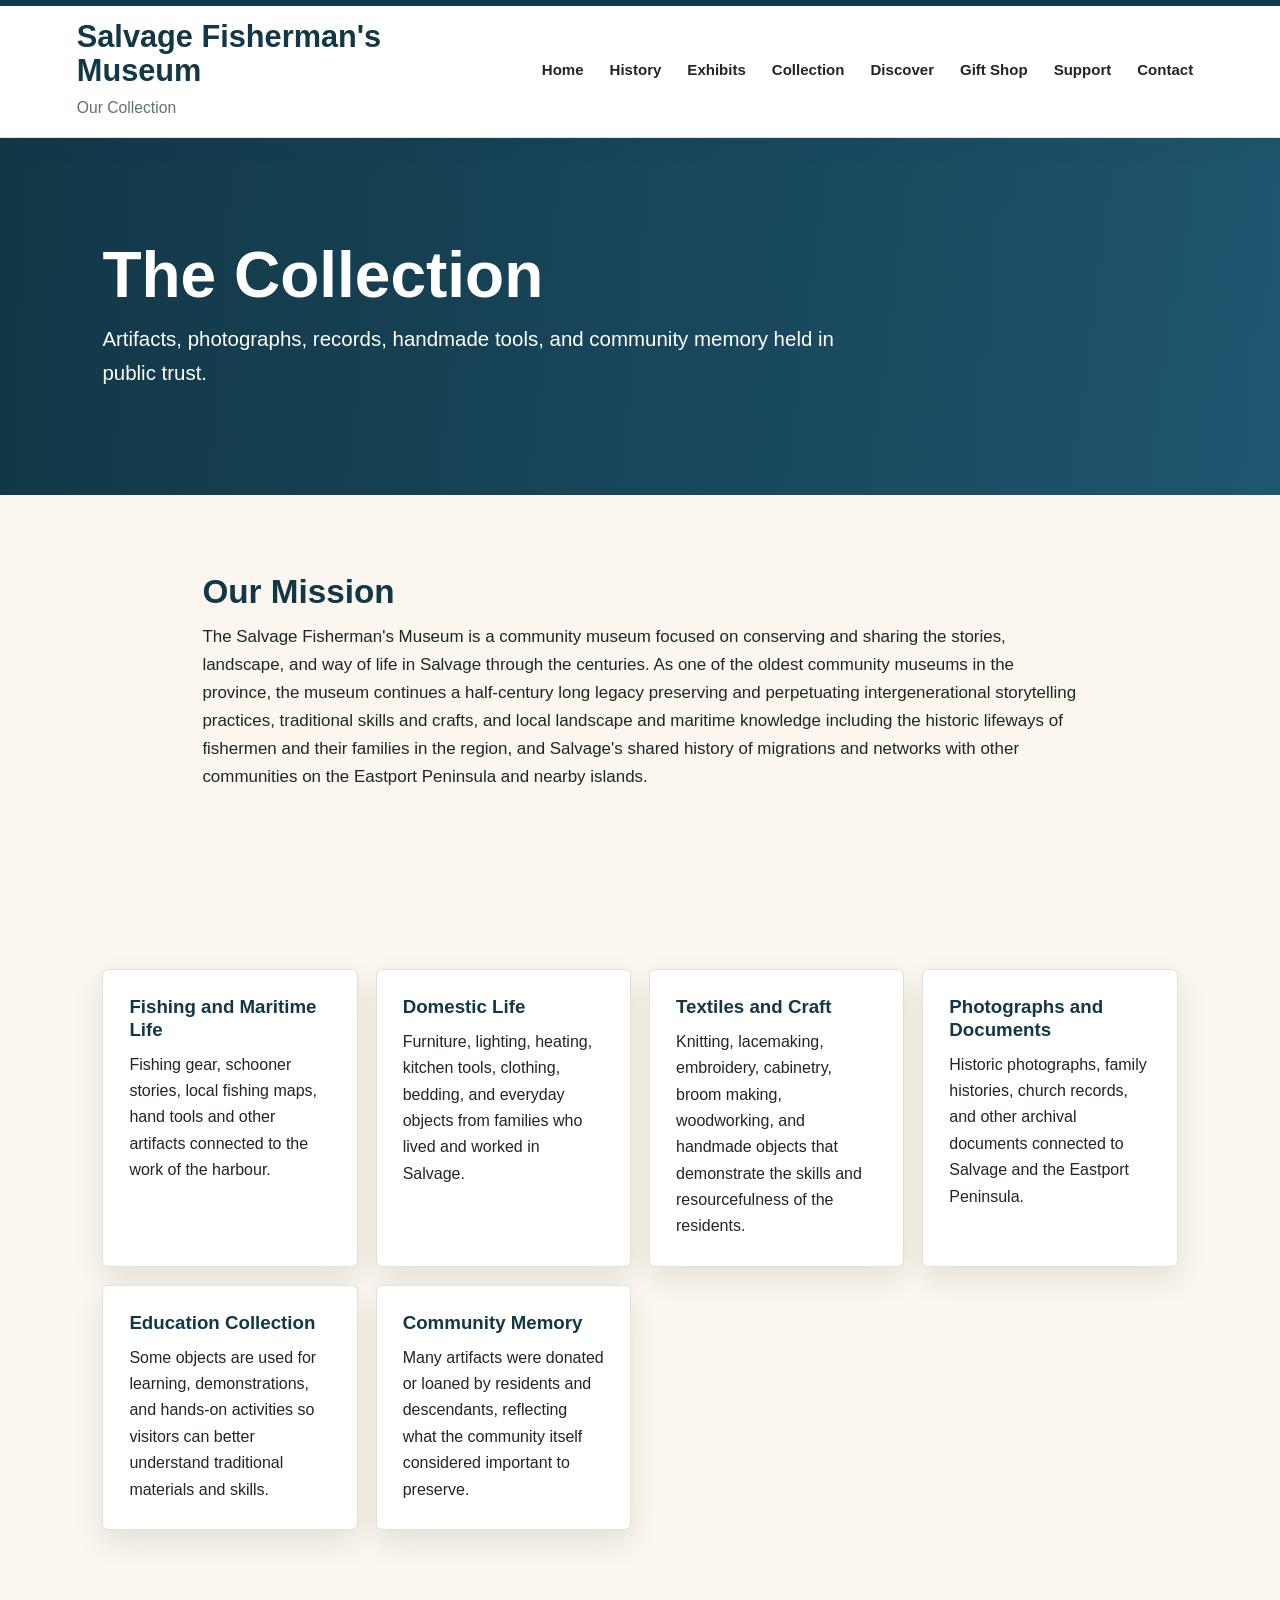
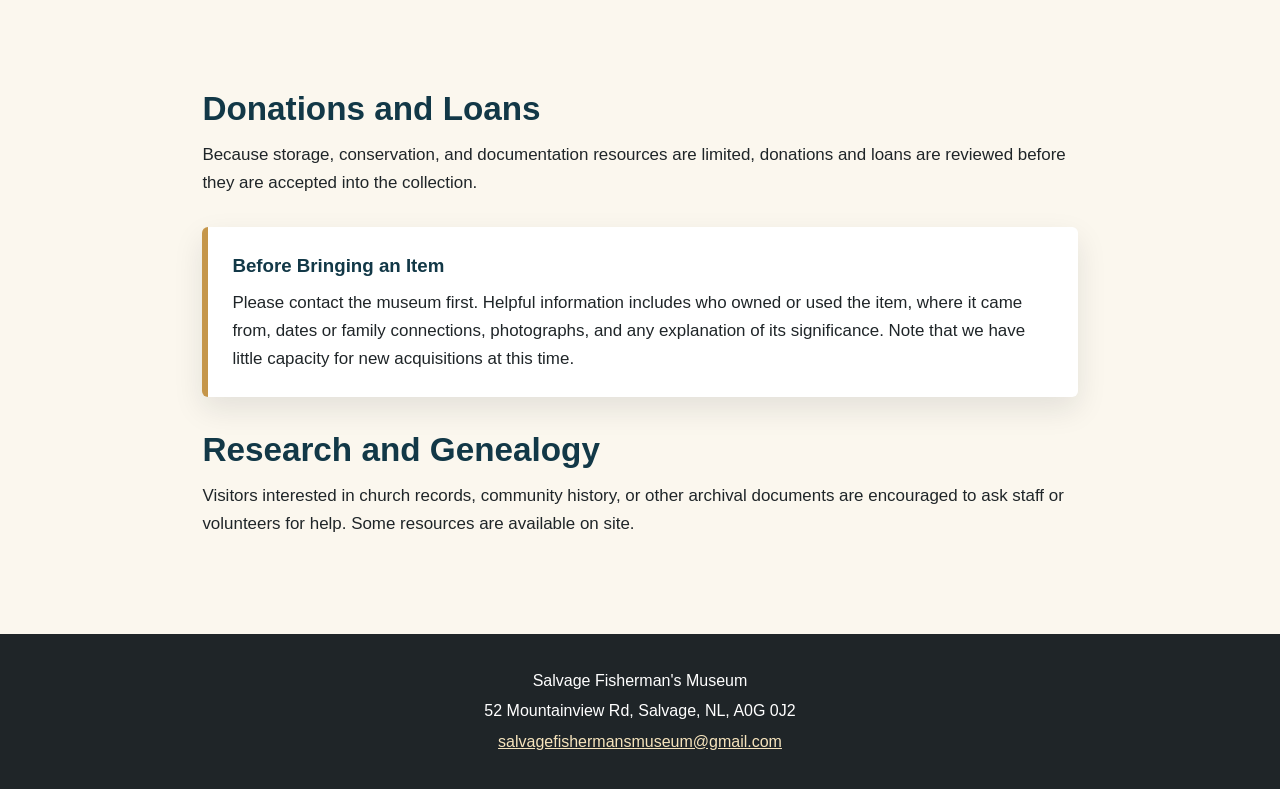
==== commit 4864ba5f: "additional text edits" ====
--- a/collection.html
+++ b/collection.html
@@ -1,6 +1,5 @@
 <!DOCTYPE html>
-<html lang="en">
-<head>
+<html lang="en"><head>
 <meta charset="UTF-8">
 <meta name="viewport" content="width=device-width, initial-scale=1.0">
 <title>Collection | Salvage Fisherman's Museum</title>
@@ -34,13 +33,13 @@
 
 <section class="content">
 <h2>Our Mission</h2>
-<p>The Salvage Fisherman's Museum is a community museum focused on conserving and sharing the stories, landscape, and way of life in Salvage through the centuries. The collection supports intergenerational storytelling, traditional skills and crafts, local landscape knowledge, maritime knowledge, and the historic lifeways of fishermen and their families in the region.</p>
+<p>The Salvage Fisherman's Museum is a community museum focused on conserving and sharing the stories, landscape, and way of life in Salvage through the centuries. As one of the oldest community museums in the province, the museum continues a half-century long legacy preserving and perpetuating intergenerational storytelling practices, traditional skills and crafts, and local landscape and maritime knowledge including the historic lifeways of fishermen and their families in the region, and Salvage's shared history of migrations and networks with other communities on the Eastport Peninsula and nearby islands.&nbsp;</p>
 </section>
 
 <section class="cards">
 <div class="card">
 <h3>Fishing and Maritime Life</h3>
-<p>Fishing gear, boat and schooner stories, local fishing marks, hand tools, fishery records, and objects connected to the work of the harbour.</p>
+<p>Fishing gear, schooner stories, local fishing maps, hand tools and other artifacts connected to the work of the harbour.</p>
 </div>
 
 <div class="card">
@@ -50,12 +49,12 @@
 
 <div class="card">
 <h3>Textiles and Craft</h3>
-<p>Knitting, sewing, embroidery, spinning, dyeing, broom making, woodworking, and handmade objects that show local skill and resourcefulness.</p>
+<p>Knitting, lacemaking, embroidery, cabinetry, broom making, woodworking, and handmade objects that demonstrate the skills and resourcefulness of the residents.</p>
 </div>
 
 <div class="card">
 <h3>Photographs and Documents</h3>
-<p>Historic photographs, family histories, church records, community records, interpretive panels, and research files connected to Salvage and the Eastport Peninsula.</p>
+<p>Historic photographs, family histories, church records, and other archival documents connected to Salvage and the Eastport Peninsula.</p>
 </div>
 
 <div class="card">
@@ -71,15 +70,15 @@
 
 <section class="content">
 <h2>Donations and Loans</h2>
-<p>The museum welcomes stories, photographs, documents, and historical materials connected to Salvage, nearby communities, and the broader Eastport Peninsula. Because storage, conservation, and documentation resources are limited, donations and loans are reviewed before they are accepted into the collection.</p>
+<p>Because storage, conservation, and documentation resources are limited, donations and loans are reviewed before they are accepted into the collection.</p>
 
 <div class="note">
 <h3>Before Bringing an Item</h3>
-<p>Please contact the museum first. Helpful information includes who owned or used the item, where it came from, dates or family connections, photographs, and any stories that explain why it matters.</p>
+<p>Please contact the museum first. Helpful information includes who owned or used the item, where it came from, dates or family connections, photographs, and any explanation of its significance. Note that we have little capacity for new acquisitions at this time.&nbsp;</p>
 </div>
 
 <h2>Research and Genealogy</h2>
-<p>Visitors interested in family history, church records, local photographs, or community history are encouraged to ask staff or volunteers for help. Some resources are available on site in binders and records files.</p>
+<p>Visitors interested in church records, community history, or other archival documents are encouraged to ask staff or volunteers for help. Some resources are available on site.</p>
 </section>
 
 <footer>
@@ -87,6 +86,7 @@
 <p>52 Mountainview Rd, Salvage, NL, A0G 0J2</p>
 <p><a href="mailto:salvagefishermansmuseum@gmail.com">salvagefishermansmuseum@gmail.com</a></p>
 </footer>
+
+
 <script src="js/main.js"></script>
-</body>
-</html>
+</body></html>
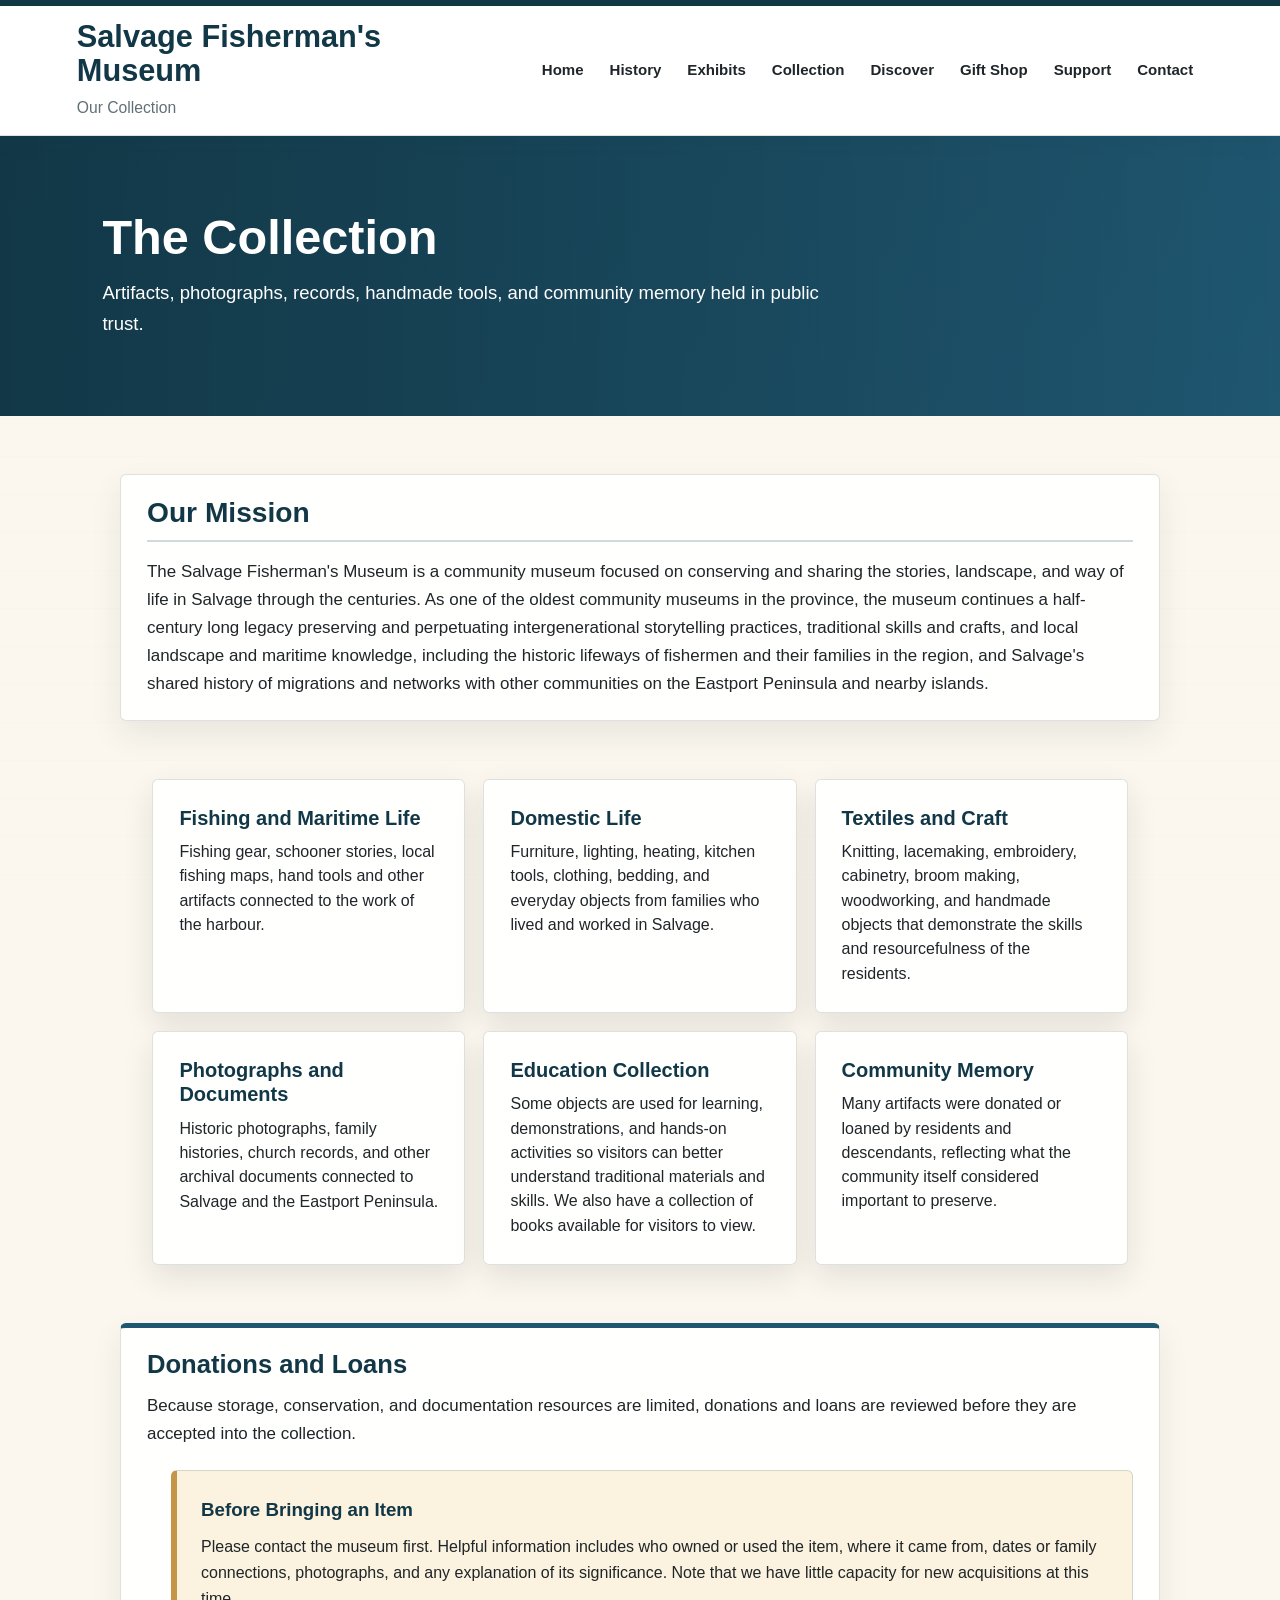
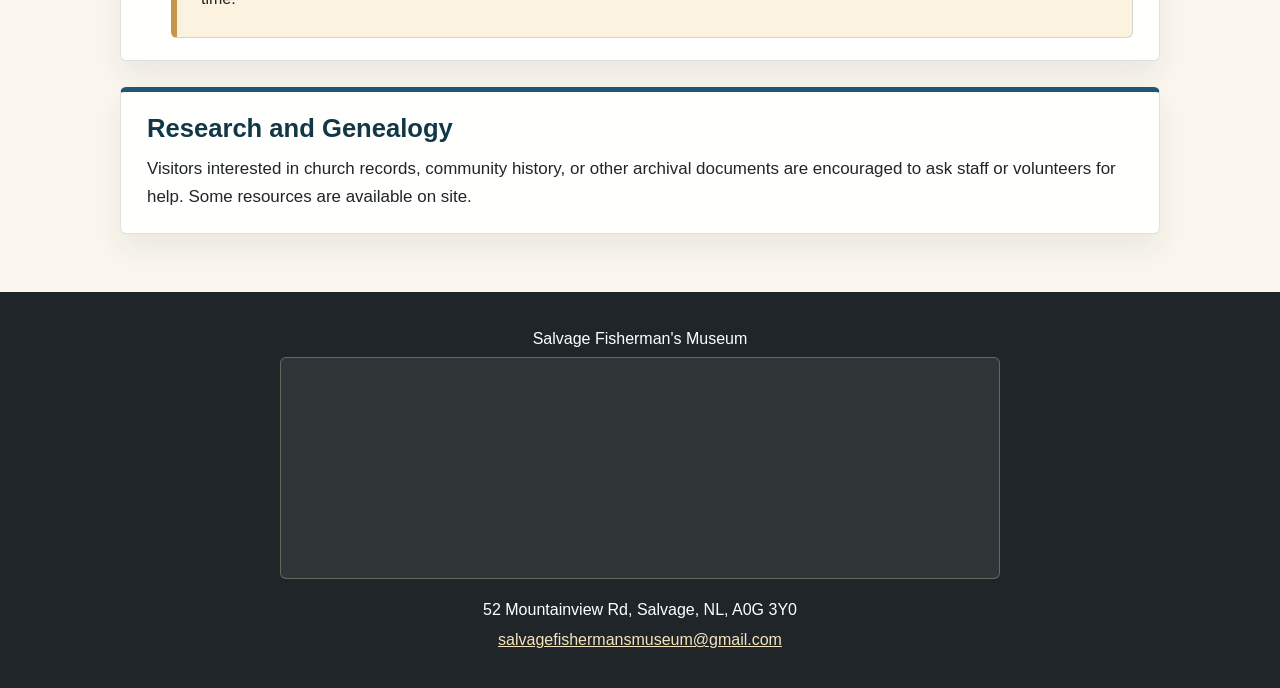
==== commit 2ad5dbbf: "big design overhaul with lots of additions to editor, text and photo edits" ====
--- a/collection.html
+++ b/collection.html
@@ -31,9 +31,11 @@
 <p>Artifacts, photographs, records, handmade tools, and community memory held in public trust.</p>
 </section>
 
-<section class="content">
+<section class="content info-section tight-after">
+<div class="info-box">
 <h2>Our Mission</h2>
-<p>The Salvage Fisherman's Museum is a community museum focused on conserving and sharing the stories, landscape, and way of life in Salvage through the centuries. As one of the oldest community museums in the province, the museum continues a half-century long legacy preserving and perpetuating intergenerational storytelling practices, traditional skills and crafts, and local landscape and maritime knowledge including the historic lifeways of fishermen and their families in the region, and Salvage's shared history of migrations and networks with other communities on the Eastport Peninsula and nearby islands.&nbsp;</p>
+<p>The Salvage Fisherman's Museum is a community museum focused on conserving and sharing the stories, landscape, and way of life in Salvage through the centuries. As one of the oldest community museums in the province, the museum continues a half-century long legacy preserving and perpetuating intergenerational storytelling practices, traditional skills and crafts, and local landscape and maritime knowledge, including the historic lifeways of fishermen and their families in the region, and Salvage's shared history of migrations and networks with other communities on the Eastport Peninsula and nearby islands.&nbsp;</p>
+</div>
 </section>
 
 <section class="cards">
@@ -59,7 +61,7 @@
 
 <div class="card">
 <h3>Education Collection</h3>
-<p>Some objects are used for learning, demonstrations, and hands-on activities so visitors can better understand traditional materials and skills.</p>
+<p>Some objects are used for learning, demonstrations, and hands-on activities so visitors can better understand traditional materials and skills. We also have a collection of books available for visitors to view.</p>
 </div>
 
 <div class="card">
@@ -68,25 +70,30 @@
 </div>
 </section>
 
-<section class="content">
+<section class="content info-stack">
+<div class="info-box">
 <h2>Donations and Loans</h2>
 <p>Because storage, conservation, and documentation resources are limited, donations and loans are reviewed before they are accepted into the collection.</p>
-
 <div class="note">
 <h3>Before Bringing an Item</h3>
 <p>Please contact the museum first. Helpful information includes who owned or used the item, where it came from, dates or family connections, photographs, and any explanation of its significance. Note that we have little capacity for new acquisitions at this time.&nbsp;</p>
 </div>
+</div>
 
+<div class="info-box">
 <h2>Research and Genealogy</h2>
 <p>Visitors interested in church records, community history, or other archival documents are encouraged to ask staff or volunteers for help. Some resources are available on site.</p>
+</div>
 </section>
 
 <footer>
 <p>Salvage Fisherman's Museum</p>
-<p>52 Mountainview Rd, Salvage, NL, A0G 0J2</p>
+<div class="footer-map" aria-label="Map showing Salvage Fisherman's Museum location">
+<iframe title="Map to Salvage Fisherman's Museum" src="https://www.google.com/maps?q=52%20Mountainview%20Rd%2C%20Salvage%2C%20NL%20A0G%203Y0&amp;output=embed" loading="lazy" referrerpolicy="no-referrer-when-downgrade"></iframe>
+</div>
+<p>52 Mountainview Rd, Salvage, NL, A0G 3Y0</p>
 <p><a href="mailto:salvagefishermansmuseum@gmail.com">salvagefishermansmuseum@gmail.com</a></p>
 </footer>
 
 
-<script src="js/main.js"></script>
-</body></html>+<script src="js/main.js"></script></body></html>
--- a/css/style.css
+++ b/css/style.css
@@ -511,6 +511,25 @@
   font-size: .92rem;
 }
 
+.photo-credit {
+  margin: -10px 0 20px;
+  color: var(--muted);
+  font-size: .88rem;
+  font-style: italic;
+  line-height: 1.35;
+}
+
+.photo-placeholder + .photo-credit,
+.card .photo-placeholder + .photo-credit {
+  margin-top: -14px;
+  padding: 0 20px;
+}
+
+.background-credit {
+  width: min(1120px, calc(100% - 44px));
+  margin: 8px auto 0;
+}
+
 .content {
   position: relative;
   z-index: 1;
@@ -610,6 +629,22 @@
   margin: 4px 0;
 }
 
+.footer-map {
+  width: min(720px, 100%);
+  margin: 0 auto 18px;
+  overflow: hidden;
+  border: 1px solid rgba(246, 228, 189, .28);
+  border-radius: 6px;
+  background: rgba(255, 255, 255, .08);
+}
+
+.footer-map iframe {
+  display: block;
+  width: 100%;
+  height: 220px;
+  border: 0;
+}
+
 footer a {
   color: #f6e4bd;
 }
@@ -627,6 +662,12 @@
 button:focus {
   outline: 4px solid var(--gold);
   outline-offset: 3px;
+}
+
+@media (max-width: 620px) {
+  .footer-map iframe {
+    height: 180px;
+  }
 }
 
 .menu-button {
@@ -698,6 +739,7 @@
 
   nav {
     display: none;
+    width: 100%;
     margin-top: 0;
     border: 1px solid var(--line);
     border-top: 0;
@@ -708,13 +750,20 @@
 
   nav.open {
     display: grid;
+    grid-template-columns: 1fr;
     gap: 0;
+    justify-content: stretch;
+    justify-items: stretch;
+    align-items: stretch;
   }
 
   nav a {
     display: block;
+    width: 100%;
     padding: 12px 16px;
     border-top: 1px solid var(--line);
+    border-radius: 0;
+    text-align: left;
   }
 
   .hero {
@@ -733,3 +782,532 @@
     padding: 22px;
   }
 }
+
+.page-header {
+  background:
+    linear-gradient(90deg, rgba(18,56,71,.96), rgba(31,86,112,.78)),
+    linear-gradient(135deg, var(--blue-dark), var(--blue)) !important;
+  background-size: cover !important;
+  background-position: center center !important;
+  border-bottom: 0;
+}
+.page-header h2,
+.page-header p { text-shadow: none; }
+.support-header { text-align: left; }
+
+.timeline.timeline-cards { background: var(--mist); }
+.timeline.timeline-cards h2 { margin-bottom: 30px; }
+.timeline.timeline-cards div {
+  background: rgba(255,255,255,.9);
+  border: 1px solid var(--line);
+  border-left: 5px solid var(--blue);
+  border-radius: 6px;
+  margin-bottom: 16px;
+  padding: 17px 20px;
+  box-shadow: 0 12px 28px rgba(12, 38, 48, .08);
+}
+
+.history-section {
+  padding-bottom: clamp(34px, 6vw, 66px);
+}
+.info-box.quiet-box {
+  background: rgba(255,255,255,.92);
+  border: 1px solid var(--line);
+  border-radius: 6px;
+  box-shadow: 0 14px 32px rgba(12, 38, 48, .08);
+  padding: 22px 26px;
+  margin-bottom: 20px;
+}
+.info-box.quiet-box h2 {
+  margin: 0 0 16px;
+  padding-bottom: 10px;
+  border-bottom: 2px solid rgba(31,86,112,.22);
+  font-size: clamp(1.55rem, 2.6vw, 2.25rem);
+}
+.info-box.quiet-box p:last-child { margin-bottom: 0; }
+
+.info-section,
+.info-stack,
+.short-info-box {
+  width: min(960px, calc(100% - 44px));
+  max-width: none;
+  margin: 30px auto clamp(38px, 6vw, 64px);
+  padding: 0;
+}
+.info-stack {
+  display: grid;
+  gap: 20px;
+}
+.info-box,
+.short-info-box {
+  background: rgba(255,255,255,.92);
+  border: 1px solid var(--line);
+  border-top: 5px solid var(--blue);
+  border-radius: 6px;
+  box-shadow: 0 14px 32px rgba(12, 38, 48, .08);
+  padding: 22px 26px;
+}
+.info-box h2,
+.short-info-box h2 {
+  margin: 0 0 12px;
+  font-size: clamp(1.55rem, 2.6vw, 2.25rem);
+}
+.info-box p,
+.short-info-box p { font-size: 1.06rem; }
+.info-box p:last-child,
+.short-info-box p:last-child { margin-bottom: 0; }
+.info-box .note {
+  margin: 22px 0 0 24px;
+  background: #fbf2df;
+  border: 1px solid rgba(31,86,112,.18);
+  border-left: 6px solid var(--gold);
+  box-shadow: none;
+}
+.info-box .note p { font-size: 1rem; }
+.tight-after { margin-bottom: 22px; }
+.tight-after + .cards { padding-top: 18px; }
+@media (max-width: 700px) {
+    .info-box,
+  .short-info-box,
+  .info-box.quiet-box { padding: 18px; }
+  .info-box .note { margin-left: 0; }
+}
+
+/* Final hierarchy correction: top/long boxes quiet, lower/supporting boxes blue-top. */
+header {
+  padding-top: 18px;
+  padding-bottom: 18px;
+}
+.history-section {
+  width: min(960px, calc(100% - 44px));
+  max-width: none;
+  margin: 30px auto clamp(38px, 6vw, 64px);
+  padding: 0;
+}
+.info-box.quiet-box,
+.info-section.tight-after .info-box {
+  border-top: 1px solid var(--line);
+}
+.info-box.quiet-box h2,
+.info-section.tight-after .info-box h2 {
+  margin: 0 0 16px;
+  padding-bottom: 10px;
+  border-bottom: 2px solid rgba(31,86,112,.22);
+}
+.info-stack .info-box,
+.info-section:not(.tight-after) .info-box,
+.short-info-box {
+  border-top: 5px solid var(--blue);
+}
+.info-stack .info-box h2,
+.info-section:not(.tight-after) .info-box h2,
+.short-info-box h2 {
+  margin: 0 0 12px;
+  padding-bottom: 0;
+  border-bottom: 0;
+}
+.timeline.timeline-cards div {
+  border-top: 1px solid var(--line);
+  border-left: 5px solid var(--blue);
+}
+
+/* Vertical spacing: preserve hierarchy/widths, clean up section gaps only. */
+body {
+  --vertical-major-gap: clamp(36px, 5vw, 58px);
+  --vertical-medium-gap: clamp(26px, 4vw, 38px);
+  --vertical-tight-gap: clamp(18px, 3vw, 26px);
+}
+
+body header {
+  padding-top: 14px;
+  padding-bottom: 14px;
+}
+
+body nav a {
+  padding-top: 7px;
+  padding-bottom: 7px;
+}
+
+body .page-header,
+body .support-header {
+  padding-top: clamp(62px, 8vw, 104px);
+  padding-bottom: clamp(62px, 8vw, 104px);
+}
+
+body .page-header + .cards,
+body .page-header + .content,
+body .page-header + .wide-photo {
+  margin-top: var(--vertical-major-gap);
+}
+
+body .page-header + .cards {
+  padding-top: 0;
+}
+
+body .cards {
+  padding-top: var(--vertical-major-gap);
+  padding-bottom: var(--vertical-major-gap);
+}
+
+body .cards + .content,
+body .cards + .info-stack,
+body .cards + .info-section,
+body .cards + .short-info-box,
+body .cards + .support-box {
+  margin-top: 0;
+}
+
+body .tight-after {
+  margin-bottom: var(--vertical-tight-gap);
+}
+
+body .tight-after + .cards {
+  padding-top: 0;
+}
+
+body .wide-photo {
+  margin-top: var(--vertical-major-gap);
+}
+
+body .wide-photo + .info-section {
+  margin-top: var(--vertical-tight-gap);
+}
+
+body .history-section,
+body .info-section,
+body .info-stack,
+body .short-info-box {
+  margin-top: var(--vertical-major-gap);
+  margin-bottom: var(--vertical-major-gap);
+}
+
+body .info-stack {
+  gap: var(--vertical-tight-gap);
+}
+
+body .info-box.quiet-box {
+  margin-bottom: var(--vertical-tight-gap);
+}
+
+body .info-box.quiet-box:last-child {
+  margin-bottom: 0;
+}
+
+body .timeline.timeline-cards {
+  padding-top: var(--vertical-major-gap);
+  padding-bottom: var(--vertical-major-gap);
+}
+
+body .support-box {
+  padding-top: clamp(50px, 7vw, 84px);
+  padding-bottom: clamp(50px, 7vw, 84px);
+}
+
+@media (max-width: 760px) {
+  body {
+    --vertical-major-gap: 32px;
+    --vertical-medium-gap: 24px;
+    --vertical-tight-gap: 18px;
+  }
+}
+
+/* Card hierarchy: keep card modules visually secondary. */
+body {
+  --card-module-width: min(980px, calc(100% - 44px));
+  --card-module-gap: 18px;
+  --card-photo-height: 172px;
+}
+
+body .cards {
+  width: var(--card-module-width);
+  margin-left: auto;
+  margin-right: auto;
+  grid-template-columns: repeat(3, minmax(0, 1fr));
+  gap: var(--card-module-gap);
+}
+
+body .card {
+  min-width: 0;
+}
+
+body .card img,
+body .photo-placeholder {
+  height: var(--card-photo-height);
+}
+
+body .info-section,
+body .info-stack,
+body .history-section {
+  width: min(1040px, calc(100% - 44px));
+}
+
+body .short-info-box {
+  width: min(820px, calc(100% - 44px));
+}
+
+body .timeline.timeline-cards div {
+  max-width: min(1040px, calc(100% - 44px));
+}
+
+@media (max-width: 900px) {
+  body .cards {
+    grid-template-columns: repeat(2, minmax(0, 1fr));
+  }
+
+  body .cards:has(> .card:nth-child(3):last-child) > .card:nth-child(3) {
+    grid-column: 1 / -1;
+    justify-self: center;
+    width: min(50%, 340px);
+  }
+}
+
+@media (max-width: 620px) {
+  body {
+    --card-module-width: min(100% - 28px, 980px);
+    --card-photo-height: 168px;
+  }
+
+  body .cards {
+    grid-template-columns: 1fr;
+  }
+
+  body .info-section,
+  body .info-stack,
+  body .history-section,
+  body .short-info-box {
+    width: min(100% - 28px, 1040px);
+  }
+}
+
+/* Proportion correction: keep approved spacing without flattening the visual hierarchy. */
+body .page-header,
+body .support-header {
+  padding-top: clamp(46px, 6vw, 78px);
+  padding-bottom: clamp(46px, 6vw, 78px);
+}
+
+body .page-header h2 {
+  font-size: clamp(2rem, 3.8vw, 3.35rem);
+  line-height: 1.06;
+}
+
+body .page-header p {
+  font-size: clamp(1rem, 1.45vw, 1.18rem);
+}
+
+body .timeline.timeline-cards {
+  padding: clamp(38px, 6vw, 70px) clamp(22px, 8vw, 110px);
+}
+
+body .timeline.timeline-cards h2 {
+  max-width: 980px;
+  margin: 0 auto 24px;
+  font-size: clamp(1.9rem, 3vw, 2.55rem);
+}
+
+body .timeline.timeline-cards div {
+  max-width: 980px;
+  margin-left: auto;
+  margin-right: auto;
+  margin-bottom: 18px;
+  padding: 13px 18px 14px 22px;
+}
+
+body .timeline.timeline-cards h3 {
+  font-size: clamp(1.12rem, 1.4vw, 1.28rem);
+  margin-bottom: 5px;
+}
+
+body .timeline.timeline-cards p {
+  font-size: clamp(1.02rem, 1.15vw, 1.1rem);
+  line-height: 1.48;
+}
+
+body {
+  --card-module-width: min(1180px, calc(100% - 88px));
+  --card-photo-height: 218px;
+}
+
+body .cards {
+  align-items: stretch;
+}
+
+body .card {
+  display: flex;
+  flex-direction: column;
+  padding: 26px;
+}
+
+body .card img,
+body .photo-placeholder {
+  height: var(--card-photo-height);
+  flex: 0 0 var(--card-photo-height);
+}
+
+body .card h3 {
+  font-size: clamp(1.25rem, 1.55vw, 1.55rem);
+}
+
+body .card p {
+  font-size: clamp(1rem, 1.12vw, 1.08rem);
+  line-height: 1.52;
+}
+
+body .short-info-box h2,
+body .info-box h2 {
+  font-size: clamp(1.45rem, 2vw, 2rem);
+}
+
+body .info-box.quiet-box h2,
+body .info-section.tight-after .info-box h2 {
+  font-size: clamp(1.55rem, 2.2vw, 2.15rem);
+}
+
+@media (min-width: 901px) {
+  body .cards {
+    grid-template-columns: repeat(3, minmax(260px, 1fr));
+  }
+}
+
+@media (max-width: 900px) {
+  body {
+    --card-module-width: min(100% - 44px, 760px);
+    --card-photo-height: 205px;
+  }
+
+  body .cards:has(> .card:nth-child(3):last-child) > .card:nth-child(3) {
+    width: min(100%, 360px);
+  }
+}
+
+@media (max-width: 620px) {
+  body {
+    --card-module-width: min(100% - 28px, 980px);
+    --card-photo-height: 190px;
+  }
+
+  body .page-header h2 {
+    font-size: clamp(1.9rem, 10vw, 2.7rem);
+  }
+
+  body .timeline.timeline-cards div {
+    padding: 12px 15px 13px 18px;
+  }
+}
+
+/* Homepage proportion proof: keep the front page denser and more balanced on laptops. */
+body.home-page .notice {
+  width: min(1040px, calc(100% - 88px));
+  margin-top: clamp(30px, 4vw, 46px);
+  margin-bottom: 18px;
+}
+
+body.home-page .home-accessibility {
+  width: min(1040px, calc(100% - 88px));
+  margin-top: 0;
+  margin-bottom: 22px;
+}
+
+body.home-page .cards {
+  --card-module-width: min(1240px, calc(100% - 88px));
+  --card-photo-height: 255px;
+  padding-top: clamp(22px, 3vw, 34px);
+  padding-bottom: clamp(30px, 4vw, 48px);
+}
+
+body.home-page .card {
+  min-height: 0;
+}
+
+body.home-page .card h3 {
+  font-size: clamp(1.22rem, 1.35vw, 1.42rem);
+}
+
+body.home-page .card p {
+  font-size: clamp(.98rem, 1vw, 1.04rem);
+  line-height: 1.46;
+}
+
+body.home-page .timeline.timeline-cards {
+  padding-top: clamp(34px, 4.5vw, 54px);
+  padding-bottom: clamp(34px, 4.5vw, 54px);
+}
+
+body.home-page .timeline.timeline-cards h2,
+body.home-page .timeline.timeline-cards div {
+  max-width: 920px;
+}
+
+body.home-page .timeline.timeline-cards h2 {
+  font-size: clamp(1.85rem, 2.5vw, 2.35rem);
+  margin-bottom: 18px;
+}
+
+body.home-page .timeline.timeline-cards div {
+  margin-bottom: 12px;
+  padding: 10px 16px 11px 20px;
+}
+
+body.home-page .timeline.timeline-cards h3 {
+  font-size: clamp(1.06rem, 1.2vw, 1.18rem);
+}
+
+body.home-page .timeline.timeline-cards p {
+  font-size: clamp(1rem, 1vw, 1.05rem);
+  line-height: 1.42;
+}
+
+@media (max-width: 900px) {
+  body.home-page .notice,
+  body.home-page .home-accessibility {
+    width: min(100% - 44px, 760px);
+  }
+
+  body.home-page .cards {
+    --card-photo-height: 230px;
+    width: min(100% - 44px, 860px);
+  }
+}
+
+@media (max-width: 620px) {
+  body.home-page .notice,
+  body.home-page .home-accessibility {
+    width: min(100% - 28px, 760px);
+  }
+
+  body.home-page .cards {
+    --card-photo-height: 205px;
+    width: min(100% - 28px, 760px);
+  }
+}
+
+/* Final history quiet-header guard.
+   Keeps long history sections in the quiet box style instead of the blue-top info style. */
+body .history-section .info-box.quiet-box {
+  background: rgba(255, 255, 255, .92) !important;
+  border: 1px solid var(--line) !important;
+  border-top: 1px solid var(--line) !important;
+  border-left: 1px solid var(--line) !important;
+  border-radius: 6px !important;
+  box-shadow: 0 14px 32px rgba(12, 38, 48, .08) !important;
+  padding: 22px 26px !important;
+}
+
+body .history-section .info-box.quiet-box h2 {
+  margin: 0 0 16px !important;
+  padding: 0 0 10px !important;
+  border: 0 !important;
+  border-bottom: 2px solid rgba(31, 86, 112, .22) !important;
+  color: var(--blue-dark) !important;
+  font-size: clamp(1.45rem, 2vw, 2rem) !important;
+  line-height: 1.15 !important;
+}
+
+body .history-section .info-box.quiet-box p {
+  font-size: 1.06rem !important;
+  line-height: 1.62 !important;
+}
+
+body .history-section .info-box.quiet-box p:last-child {
+  margin-bottom: 0 !important;
+}
